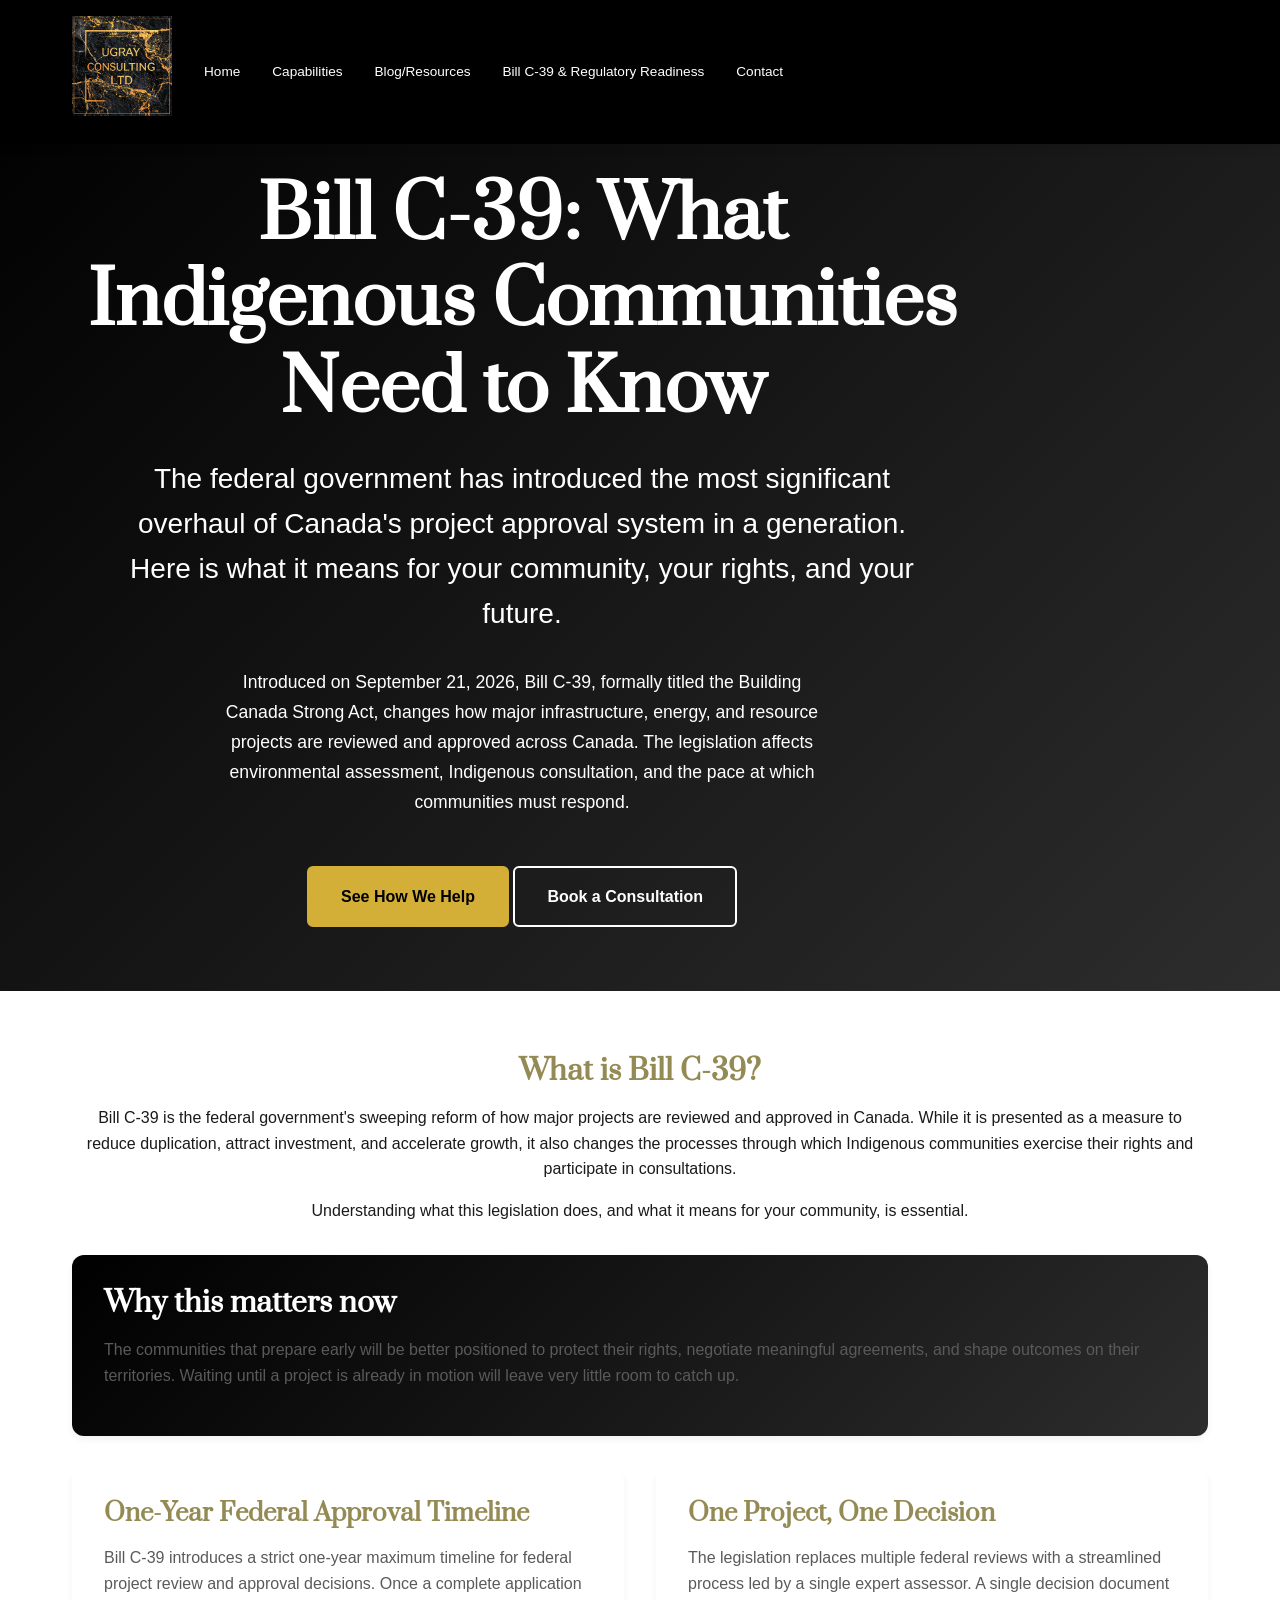
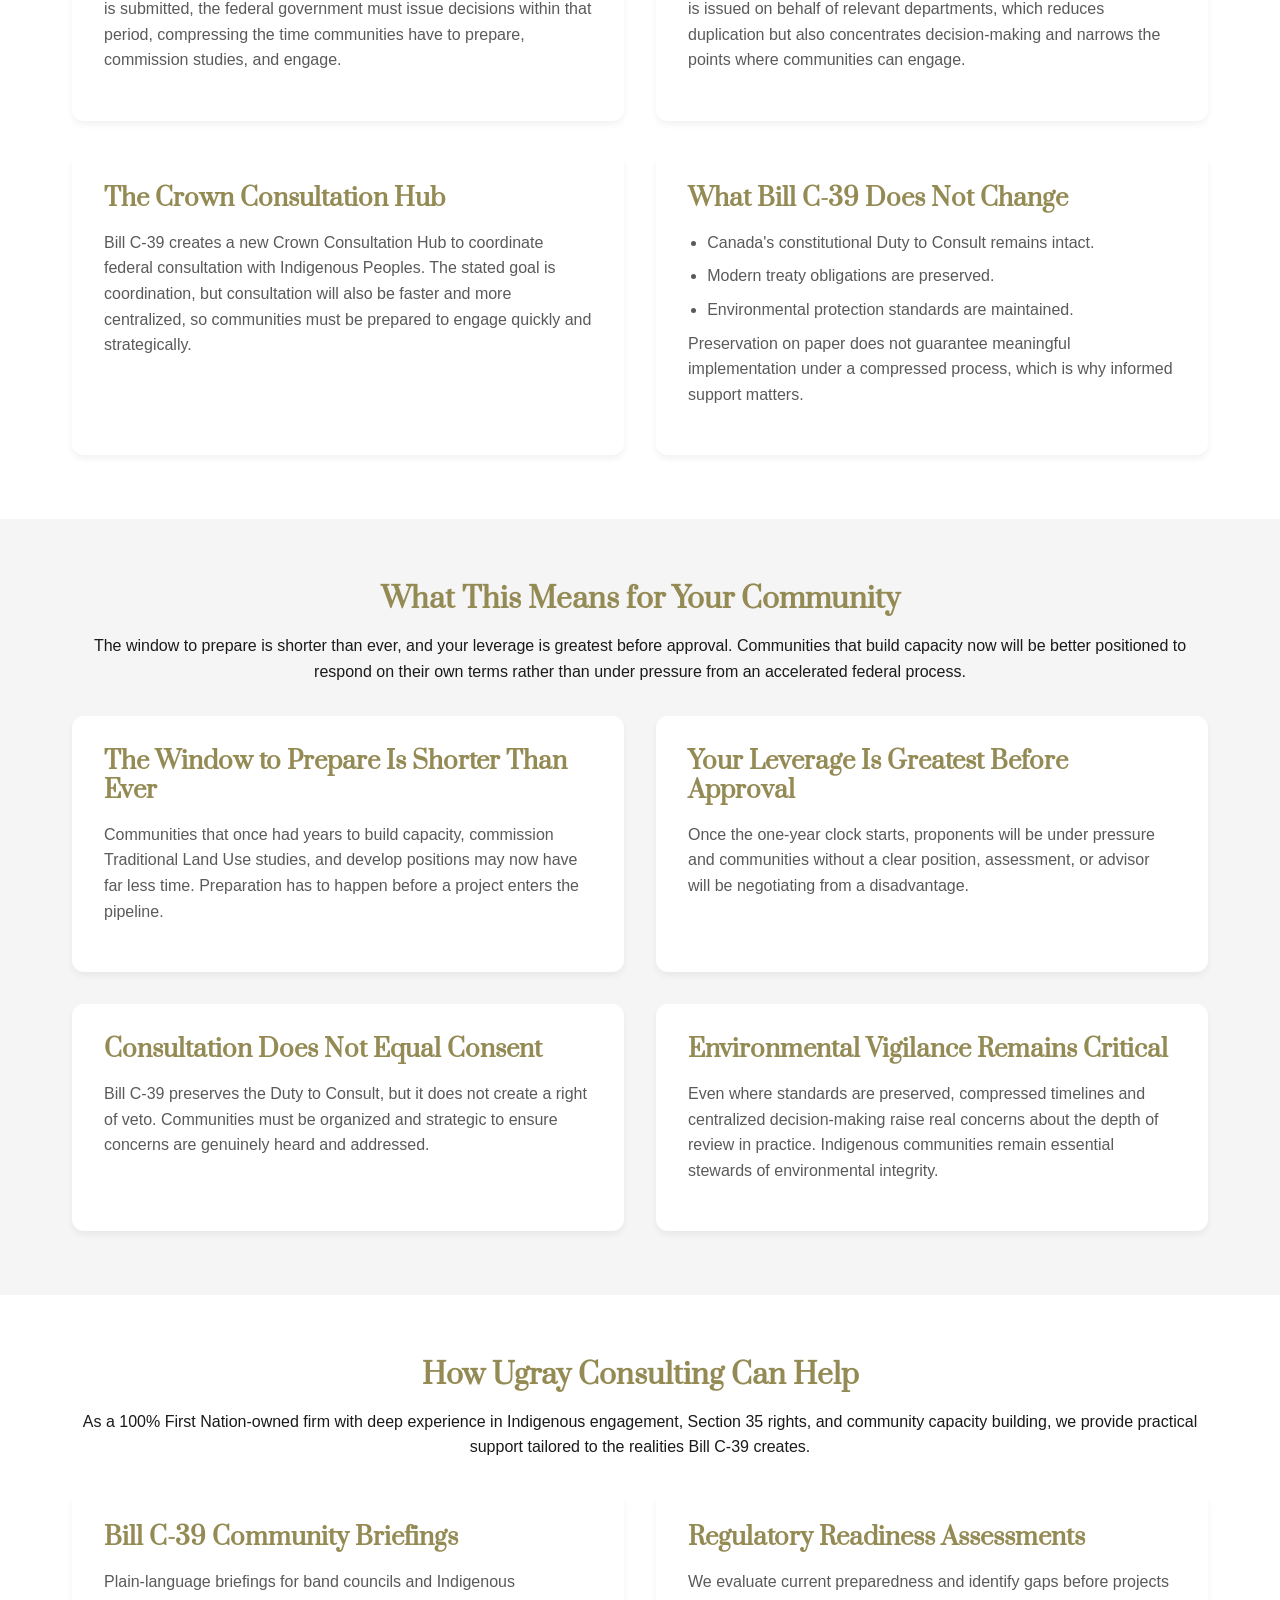
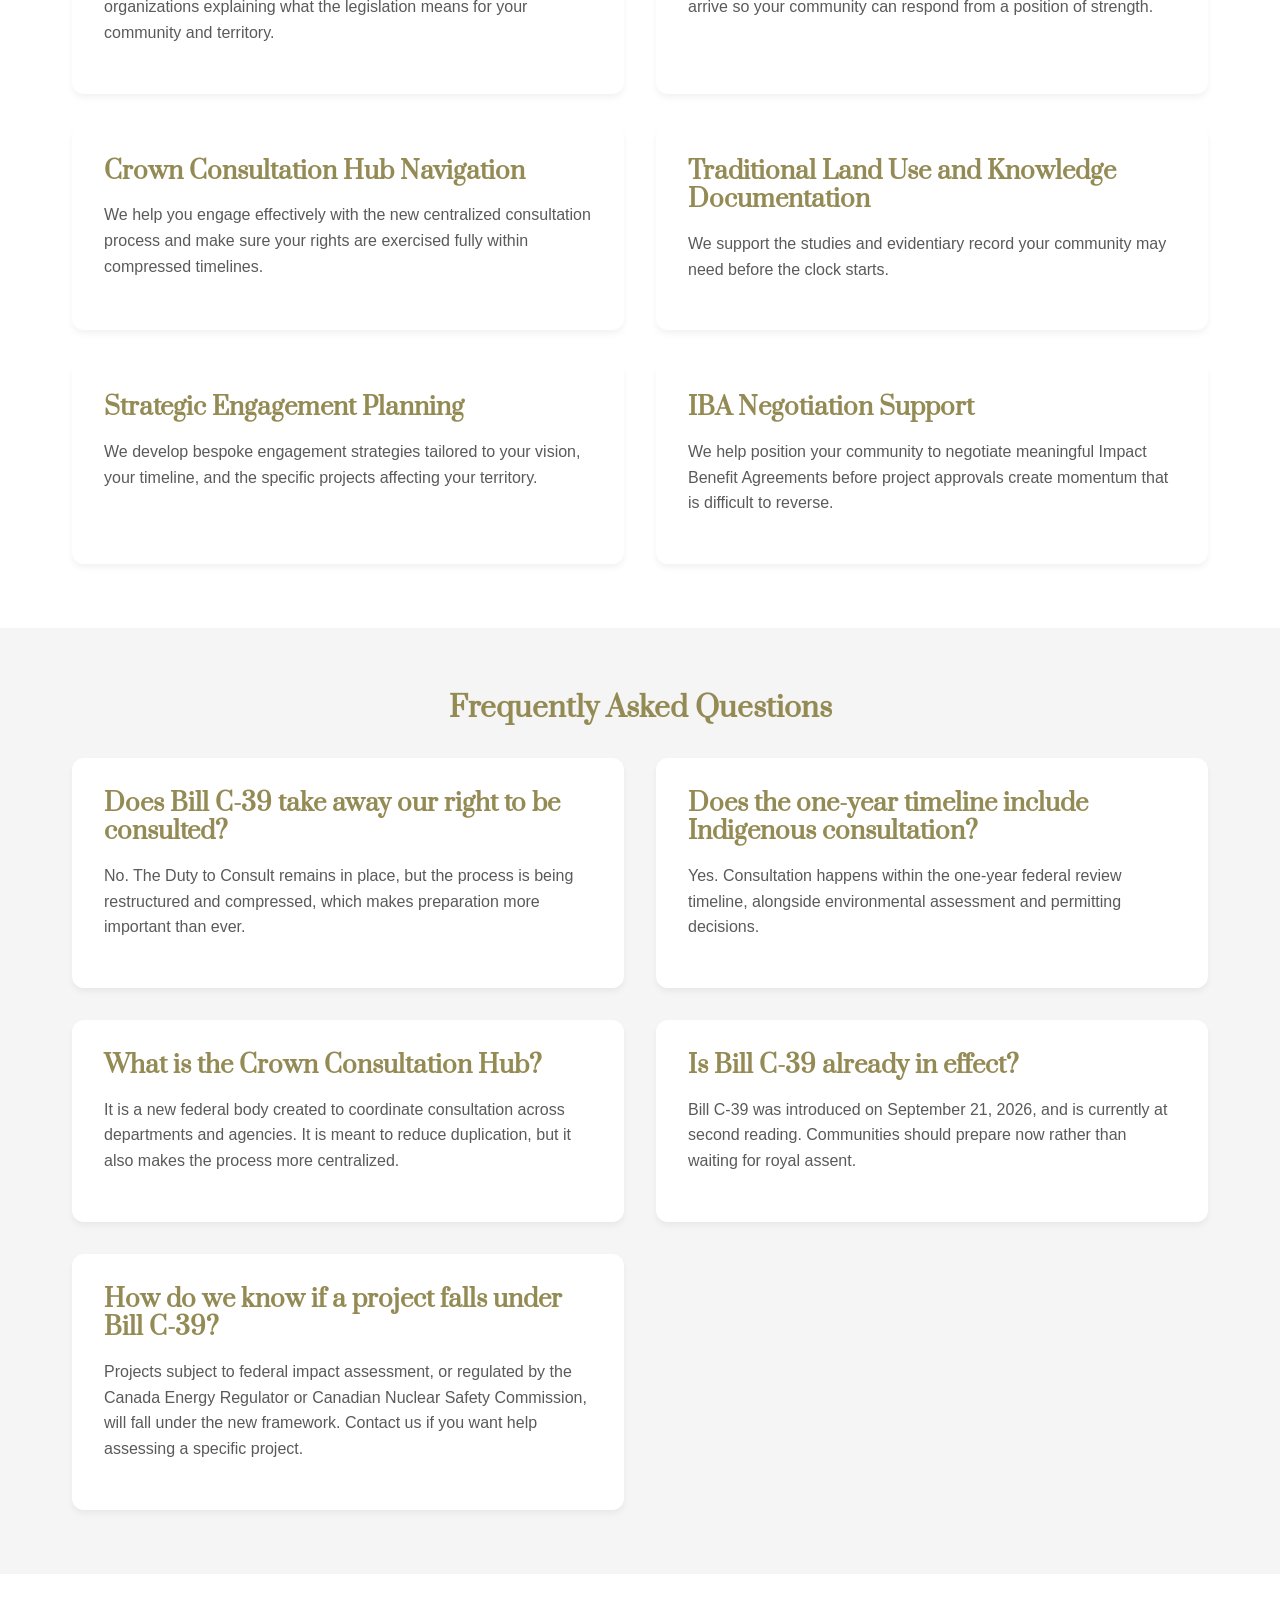
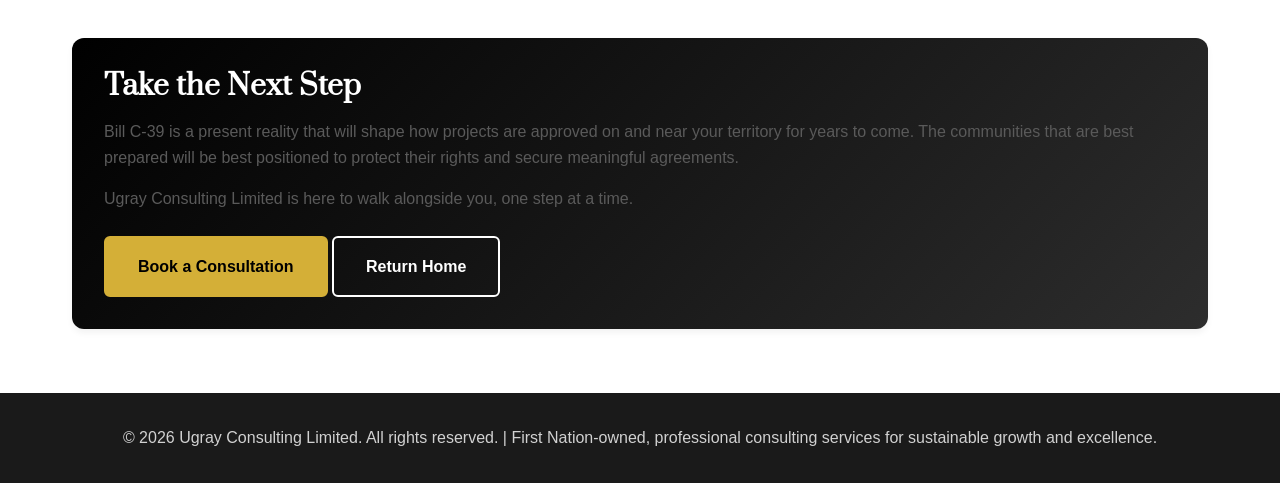
==== bill-c39.html @ a266afdd "Add Bill C-39 page and homepage navigation links" ====
<!DOCTYPE html>
<html lang="en">
<head>
    <meta charset="UTF-8">
    <meta name="viewport" content="width=device-width, initial-scale=1.0">
    <meta name="description" content="Bill C-39 and regulatory readiness guidance from Ugray Consulting Limited for Indigenous communities navigating the Building Canada Strong Act.">
    <meta name="keywords" content="Bill C-39, Building Canada Strong Act, Indigenous consultation, regulatory readiness, Crown Consultation Hub, Section 35, duty to consult">
    <meta name="author" content="Ugray Consulting Limited">

    <meta property="og:title" content="Bill C-39: What Indigenous Communities Need to Know">
    <meta property="og:description" content="A practical guide to Bill C-39, the Building Canada Strong Act, and what it means for Indigenous communities, rights, and project readiness.">
    <meta property="og:type" content="website">
    <meta property="og:url" content="https://ugrayconsulting.com/bill-c39.html">

    <meta name="twitter:card" content="summary_large_image">
    <meta name="twitter:title" content="Bill C-39: What Indigenous Communities Need to Know">
    <meta name="twitter:description" content="What Bill C-39 means for Indigenous communities and how to prepare for the new federal approval process.">

    <title>Bill C-39: What Indigenous Communities Need to Know | Ugray Consulting Limited</title>

    <link rel="preconnect" href="https://fonts.googleapis.com">
    <link rel="preconnect" href="https://fonts.gstatic.com" crossorigin>
    <link href="https://fonts.googleapis.com/css2?family=Prata&display=swap" rel="stylesheet">
    <link rel="stylesheet" href="https://cdnjs.cloudflare.com/ajax/libs/font-awesome/6.4.0/css/all.min.css">
    <link rel="stylesheet" href="css/styles.css">
    <link rel="icon" type="image/x-icon" href="/favicon.ico">
</head>
<body>
    <header class="header">
        <div class="container">
            <nav class="nav">
                <div id="ignoreflex">
                    <div class="logo">
                        <a href="index.html"><img src="images/Ugray-Consulting-logo-compressed.jpg" width="100px" alt="Ugray Consulting Limited logo"/></a>
                    </div>

                    <ul class="nav-menu">
                        <li><a href="index.html">Home</a></li>
                        <li><a href="index.html#capabilities">Capabilities</a></li>
                        <li><a href="index.html#case-studies">Blog/Resources</a></li>
                        <li><a href="bill-c39.html" aria-current="page">Bill C-39 &amp; Regulatory Readiness</a></li>
                        <li><a href="index.html#contact">Contact</a></li>
                    </ul>
                </div>

                <button class="mobile-menu-toggle" aria-label="Toggle mobile menu">
                    ☰
                </button>
            </nav>

            <div class="mobile-menu">
                <ul>
                    <li><a href="index.html">Home</a></li>
                    <li><a href="index.html#capabilities">Capabilities</a></li>
                    <li><a href="index.html#case-studies">Blog/Resources</a></li>
                    <li><a href="bill-c39.html" aria-current="page">Bill C-39 &amp; Regulatory Readiness</a></li>
                    <li><a href="index.html#contact">Contact</a></li>
                </ul>
            </div>
        </div>
    </header>

    <section class="hero page-hero">
        <div class="container">
            <div class="hero-content">
                <h1>Bill C-39: What Indigenous Communities Need to Know</h1>
                <p class="subtitle">The federal government has introduced the most significant overhaul of Canada's project approval system in a generation. Here is what it means for your community, your rights, and your future.</p>
                <p class="description">Introduced on September 21, 2026, Bill C-39, formally titled the Building Canada Strong Act, changes how major infrastructure, energy, and resource projects are reviewed and approved across Canada. The legislation affects environmental assessment, Indigenous consultation, and the pace at which communities must respond.</p>
                <div class="hero-buttons">
                    <a href="#how-we-help" class="btn btn-primary">See How We Help</a>
                    <a href="index.html#contact" class="btn btn-outline-white">Book a Consultation</a>
                </div>
            </div>
        </div>
    </section>

    <section class="section bill-c39-section">
        <div class="container">
            <div class="text-center mb-lg">
                <h2 class="section-heading-prata">What is Bill C-39?</h2>
                <p>Bill C-39 is the federal government's sweeping reform of how major projects are reviewed and approved in Canada. While it is presented as a measure to reduce duplication, attract investment, and accelerate growth, it also changes the processes through which Indigenous communities exercise their rights and participate in consultations.</p>
                <p>Understanding what this legislation does, and what it means for your community, is essential.</p>
            </div>

            <div class="card bill-c39-cta" style="margin-bottom: 2rem;">
                <h2 class="section-heading-prata">Why this matters now</h2>
                <p>The communities that prepare early will be better positioned to protect their rights, negotiate meaningful agreements, and shape outcomes on their territories. Waiting until a project is already in motion will leave very little room to catch up.</p>
            </div>

            <div class="grid grid-2">
                <div class="card">
                    <h3>One-Year Federal Approval Timeline</h3>
                    <p>Bill C-39 introduces a strict one-year maximum timeline for federal project review and approval decisions. Once a complete application is submitted, the federal government must issue decisions within that period, compressing the time communities have to prepare, commission studies, and engage.</p>
                </div>
                <div class="card">
                    <h3>One Project, One Decision</h3>
                    <p>The legislation replaces multiple federal reviews with a streamlined process led by a single expert assessor. A single decision document is issued on behalf of relevant departments, which reduces duplication but also concentrates decision-making and narrows the points where communities can engage.</p>
                </div>
                <div class="card">
                    <h3>The Crown Consultation Hub</h3>
                    <p>Bill C-39 creates a new Crown Consultation Hub to coordinate federal consultation with Indigenous Peoples. The stated goal is coordination, but consultation will also be faster and more centralized, so communities must be prepared to engage quickly and strategically.</p>
                </div>
                <div class="card">
                    <h3>What Bill C-39 Does Not Change</h3>
                    <ul>
                        <li>Canada's constitutional Duty to Consult remains intact.</li>
                        <li>Modern treaty obligations are preserved.</li>
                        <li>Environmental protection standards are maintained.</li>
                    </ul>
                    <p>Preservation on paper does not guarantee meaningful implementation under a compressed process, which is why informed support matters.</p>
                </div>
            </div>
        </div>
    </section>

    <section class="section section-light bill-c39-section">
        <div class="container">
            <div class="text-center mb-lg">
                <h2 class="section-heading-prata">What This Means for Your Community</h2>
                <p>The window to prepare is shorter than ever, and your leverage is greatest before approval. Communities that build capacity now will be better positioned to respond on their own terms rather than under pressure from an accelerated federal process.</p>
            </div>

            <div class="grid grid-2">
                <div class="card">
                    <h3>The Window to Prepare Is Shorter Than Ever</h3>
                    <p>Communities that once had years to build capacity, commission Traditional Land Use studies, and develop positions may now have far less time. Preparation has to happen before a project enters the pipeline.</p>
                </div>
                <div class="card">
                    <h3>Your Leverage Is Greatest Before Approval</h3>
                    <p>Once the one-year clock starts, proponents will be under pressure and communities without a clear position, assessment, or advisor will be negotiating from a disadvantage.</p>
                </div>
                <div class="card">
                    <h3>Consultation Does Not Equal Consent</h3>
                    <p>Bill C-39 preserves the Duty to Consult, but it does not create a right of veto. Communities must be organized and strategic to ensure concerns are genuinely heard and addressed.</p>
                </div>
                <div class="card">
                    <h3>Environmental Vigilance Remains Critical</h3>
                    <p>Even where standards are preserved, compressed timelines and centralized decision-making raise real concerns about the depth of review in practice. Indigenous communities remain essential stewards of environmental integrity.</p>
                </div>
            </div>
        </div>
    </section>

    <section class="section bill-c39-section" id="how-we-help">
        <div class="container">
            <div class="text-center mb-lg">
                <h2 class="section-heading-prata">How Ugray Consulting Can Help</h2>
                <p>As a 100% First Nation-owned firm with deep experience in Indigenous engagement, Section 35 rights, and community capacity building, we provide practical support tailored to the realities Bill C-39 creates.</p>
            </div>

            <div class="grid grid-2">
                <div class="card">
                    <h3>Bill C-39 Community Briefings</h3>
                    <p>Plain-language briefings for band councils and Indigenous organizations explaining what the legislation means for your community and territory.</p>
                </div>
                <div class="card">
                    <h3>Regulatory Readiness Assessments</h3>
                    <p>We evaluate current preparedness and identify gaps before projects arrive so your community can respond from a position of strength.</p>
                </div>
                <div class="card">
                    <h3>Crown Consultation Hub Navigation</h3>
                    <p>We help you engage effectively with the new centralized consultation process and make sure your rights are exercised fully within compressed timelines.</p>
                </div>
                <div class="card">
                    <h3>Traditional Land Use and Knowledge Documentation</h3>
                    <p>We support the studies and evidentiary record your community may need before the clock starts.</p>
                </div>
                <div class="card">
                    <h3>Strategic Engagement Planning</h3>
                    <p>We develop bespoke engagement strategies tailored to your vision, your timeline, and the specific projects affecting your territory.</p>
                </div>
                <div class="card">
                    <h3>IBA Negotiation Support</h3>
                    <p>We help position your community to negotiate meaningful Impact Benefit Agreements before project approvals create momentum that is difficult to reverse.</p>
                </div>
            </div>
        </div>
    </section>

    <section class="section section-light bill-c39-section">
        <div class="container">
            <div class="text-center mb-lg">
                <h2 class="section-heading-prata">Frequently Asked Questions</h2>
            </div>

            <div class="grid grid-2">
                <div class="card">
                    <h3>Does Bill C-39 take away our right to be consulted?</h3>
                    <p>No. The Duty to Consult remains in place, but the process is being restructured and compressed, which makes preparation more important than ever.</p>
                </div>
                <div class="card">
                    <h3>Does the one-year timeline include Indigenous consultation?</h3>
                    <p>Yes. Consultation happens within the one-year federal review timeline, alongside environmental assessment and permitting decisions.</p>
                </div>
                <div class="card">
                    <h3>What is the Crown Consultation Hub?</h3>
                    <p>It is a new federal body created to coordinate consultation across departments and agencies. It is meant to reduce duplication, but it also makes the process more centralized.</p>
                </div>
                <div class="card">
                    <h3>Is Bill C-39 already in effect?</h3>
                    <p>Bill C-39 was introduced on September 21, 2026, and is currently at second reading. Communities should prepare now rather than waiting for royal assent.</p>
                </div>
                <div class="card">
                    <h3>How do we know if a project falls under Bill C-39?</h3>
                    <p>Projects subject to federal impact assessment, or regulated by the Canada Energy Regulator or Canadian Nuclear Safety Commission, will fall under the new framework. Contact us if you want help assessing a specific project.</p>
                </div>
            </div>
        </div>
    </section>

    <section class="section bill-c39-section">
        <div class="container">
            <div class="card bill-c39-cta">
                <h2 class="section-heading-prata">Take the Next Step</h2>
                <p>Bill C-39 is a present reality that will shape how projects are approved on and near your territory for years to come. The communities that are best prepared will be best positioned to protect their rights and secure meaningful agreements.</p>
                <p>Ugray Consulting Limited is here to walk alongside you, one step at a time.</p>
                <div class="hero-buttons">
                    <a href="index.html#contact" class="btn btn-primary">Book a Consultation</a>
                    <a href="index.html" class="btn btn-outline-white">Return Home</a>
                </div>
            </div>
        </div>
    </section>

    <footer class="footer">
        <div class="container">
            <p>&copy; 2026 Ugray Consulting Limited. All rights reserved. | First Nation-owned, professional consulting services for sustainable growth and excellence.</p>
        </div>
    </footer>

    <script src="js/main.js"></script>
</body>
</html>
---- css/styles.css ----
/* Crop top 20% of carousel images */
.carousel .slide img {
    object-fit: cover !important;
    object-position: center top !important;
    height: 400px !important;
    width: 100% !important;
    max-width: 400px !important;
    aspect-ratio: auto 1/1;
}
.about-results-row {
    display: grid;
    grid-template-columns: 1fr 1fr;
    gap: 2em;
    width: 100%;
    align-items: start;
    margin-top: 2.5em;
}
.about-results-image {
    display: flex;
    align-items: flex-start;
    justify-content: center;
}
.about-results-text {
    display: flex;
    flex-direction: column;
    justify-content: flex-start;
    align-items: flex-start;
    text-align: left;
    padding-left: 2em;
}
@media (max-width: 900px) {
    .about-results-text {
        align-items: center;
        text-align: center;
        padding-left: 0;
    }
}
@media (max-width: 900px) {
    .about-results-row {
        grid-template-columns: 1fr;
    }
    .about-results-image {
        margin-bottom: 2em;
    }
    .about-results-text {
        align-items: center;
        text-align: center;
    }
}
.about-two-col {
    display: grid;
    grid-template-columns: 1fr 1fr;
    gap: 2em;
    width: 100%;
}

.about-col {
    width: 100%;
    min-width: 0;
}

@media (max-width: 900px) {
    .about-two-col {
        grid-template-columns: 1fr;
    }
    .about-main-image {
        margin-top: 2em;
    }
}
/* Dedicated flex row for About section (prevents grid/flex conflicts) */
.about-row-flex {
    display: flex;
    flex-wrap: wrap;
    gap: 2em;
    align-items: center;
    width: 100%;
}
/* Custom class for section heading using Prata font and matching color */
.section-heading-prata {
    font-family: 'Prata', -apple-system, BlinkMacSystemFont, 'Segoe UI', Roboto, sans-serif;
    color: #948A54;
}
/* Ugray Consulting Limited - Professional Website Styles */
/* Mobile-First Responsive Design */

/* CSS Reset and Base Styles */
* {
    margin: 0;
    padding: 0;
    box-sizing: border-box;
}

:root {
    /* Color Scheme: Black primary, shades of grey, gold accents */
    --primary-black: #000000;
    --charcoal-grey: #2d2d2d;
    --medium-grey: #5a5a5a;
    --light-grey: #f5f5f5;
    --soft-grey: #e8e8e8;
    --dark-grey: #1a1a1a;
    --white: #ffffff;
    --gold-accent: #d4af37;
    --gold-light: #f4e4a6;
    --gold-dark: #b8941f;
    --ugraygold: #e4cb40;
    
    
    /* Typography */
    --font-primary: 'Poppins', -apple-system, BlinkMacSystemFont, 'Segoe UI', Roboto, sans-serif;
    --font-heading: 'Poppins', -apple-system, BlinkMacSystemFont, 'Segoe UI', Roboto, sans-serif;
    
    /* Spacing */
    --spacing-xs: 0.5rem;
    --spacing-sm: 1rem;
    --spacing-md: 1.5rem;
    --spacing-lg: 2rem;
    --spacing-xl: 3rem;
    --spacing-2xl: 4rem;
    
    /* Breakpoints */
    --mobile: 320px;
    --tablet: 768px;
    --desktop: 1024px;
    --large: 1200px;
}

/* Base Typography */
/* Crop top 15% of carousel images */

body {
    font-family: var(--font-primary);
    font-size: 16px;
    line-height: 1.6;
    color: var(--dark-grey);
    background-color: var(--white);
}

h1, h2, h3, h4, h5, h6 {
    font-family: var(--font-heading);
    font-weight: 600;
    line-height: 1.2;
    margin-bottom: var(--spacing-sm);
}

h1 {
    font-size: 2rem;
    font-weight: 700;
}

h2 {
    font-size: 1.75rem;
}

h3 {
    font-size: 1.5rem;
}

p {
    margin-bottom: var(--spacing-sm);
}

a {
    color: var(--gold-accent);
    text-decoration: none;
    transition: color 0.3s ease;
}

a:hover {
    color: var(--gold-light);
}

/* Container and Layout */
.container {
    width: 100%;
    max-width: 1200px;
    margin: 0 auto;
    padding: 0 var(--spacing-sm);
}

.section {
    padding: var(--spacing-xl) 0;
}

.section-dark {
    background-color: var(--primary-black);
    color: var(--white);
}

.section-light {
    background-color: var(--light-grey);
}

/* Header and Navigation */
.header {
    background-color: var(--primary-black);
    color: var(--white);
    padding: var(--spacing-sm) 0;
    position: fixed;
    top: 0;
    left: 0;
    right: 0;
    z-index: 1000;
    box-shadow: 0 2px 10px rgba(0, 0, 0, 0.1);
}

.nav {
    display: flex;
    justify-content: space-between;
    align-items: center;
}

.logo {
    display: inline;
    font-size: 1.5rem;
    font-weight: 700;
    color: var(--white);
}

#ignoreflex {
    display: flex;
    align-items: center;
}
.nav-menu {
    display: none;
    list-style: none;
    padding-left: 2rem;
    gap: var(--spacing-lg);
    align-items: center;
    font-size: 0.85rem;
}

.nav-menu a {
    color: var(--white);
    font-weight: 500;
    transition: color 0.3s ease;
    white-space: nowrap;
}

.nav-menu a:hover {
    color: var(--gold-accent);
}

.mobile-menu-toggle {
    display: block;
    background: none;
    border: none;
    color: var(--white);
    font-size: 1.5rem;
    cursor: pointer;
}

.mobile-menu {
    display: none;
    position: absolute;
    top: 100%;
    left: 0;
    right: 0;
    background-color: var(--primary-black);
    padding: var(--spacing-sm);
    box-shadow: 0 2px 10px rgba(0, 0, 0, 0.2);
}

.mobile-menu.active {
    display: block;
}

.mobile-menu ul {
    list-style: none;
}

.mobile-menu li {
    margin-bottom: var(--spacing-sm);
}

.mobile-menu a {
    color: var(--white);
    display: block;
    padding: var(--spacing-xs);
}

/* Hero Section */
.hero {
    background: linear-gradient(135deg, var(--primary-black) 0%, var(--charcoal-grey) 100%);
    color: var(--white);
    margin-top: 50px;;
    padding: calc(var(--spacing-2xl) + 60px) 0 var(--spacing-2xl) 0;
    text-align: center;
    min-height: 100vh;
    display: flex;
    align-items: center;
}

.page-hero {
    min-height: auto;
    padding: calc(var(--spacing-2xl) + 60px) 0 var(--spacing-2xl) 0;
}

.page-hero .hero-content {
    max-width: 900px;
}

.page-hero .subtitle {
    max-width: 820px;
    margin-left: auto;
    margin-right: auto;
}

.page-hero .description {
    max-width: 760px;
}

.bill-c39-section .card ul {
    padding-left: 1.2rem;
    color: var(--medium-grey);
}

.bill-c39-section .card li {
    margin-bottom: 0.5rem;
}

.bill-c39-cta {
    background: linear-gradient(135deg, var(--primary-black) 0%, var(--charcoal-grey) 100%);
    color: var(--white);
    border-radius: 18px;
    padding: 2rem;
}

.bill-c39-cta h2,
.bill-c39-cta p {
    color: var(--white);
}

.bill-c39-cta .hero-buttons {
    margin-top: 1.5rem;
}

.hero-content h1 {
    font-family: 'Prata', -apple-system, BlinkMacSystemFont, 'Segoe UI', Roboto, sans-serif;
    font-size: 2.5rem;
    margin-bottom: var(--spacing-md);
    font-weight: 700;
    color: var(--white);
}

.hero-content .subtitle {
    font-size: 1rem;
    margin-bottom: var(--spacing-lg);
    color: var(--white);
    font-weight: 300;
}

.hero-content .description {
    color: var(--white);
    margin-top: 2rem;
    font-size: 1.1rem;
    margin-bottom: var(--spacing-xl);
    max-width: 600px;
    margin-left: auto;
    margin-right: auto;
    line-height: 1.7;
}

.hero-image {
    margin-top: var(--spacing-lg);
    width: 100%;
    height: 600px;
    border-radius: 12px;
    box-shadow: 0 4px 15px rgba(0, 0, 0, 0.3);
    object-fit: cover;
    object-position: center;
}

/* Buttons */
.btn {
    display: inline-block;
    padding: var(--spacing-sm) var(--spacing-lg);
    border-radius: 6px;
    font-weight: 600;
    text-align: center;
    transition: all 0.3s ease;
    border: 2px solid transparent;
    cursor: pointer;
    text-decoration: none;
}

.btn-primary {
    background-color: var(--gold-accent);
    color: var(--primary-black);
    border-color: var(--gold-accent);
    font-weight: 600;
}

.btn-primary:hover {
    background-color: var(--gold-dark);
    border-color: var(--gold-dark);
    color: var(--white);
}

.btn-outline {
    background-color: transparent;
    color: var(--gold-accent);
    border-color: var(--gold-accent);
}

.btn-outline:hover {
    background-color: var(--gold-accent);
    color: var(--primary-black);
}

.btn-outline-white {
    background-color: transparent;
    color: var(--white);
    border-color: var(--white);
}

.btn-outline-white:hover {
    background-color: var(--white);
    color: var(--primary-black);
}

/* Grid System */
.grid {
    display: grid;
    gap: var(--spacing-lg);
}

.grid-2 {
    grid-template-columns: 1fr;
}

.grid-3 {
    grid-template-columns: 1fr;
}

/* Cards */
.card {
    background-color: var(--white);
    border-radius: 12px;
    padding: var(--spacing-lg);
    box-shadow: 0 4px 6px rgba(0, 0, 0, 0.05);
    transition: transform 0.3s ease, box-shadow 0.3s ease;
}


.card:hover {
    transform: translateY(-4px);
    box-shadow: 0 8px 25px rgba(0, 0, 0, 0.1);
}

.card-icon {
    width: 60px;
    height: 60px;
    background-color: var(--gold-accent);
    border-radius: 12px;
    display: flex;
    align-items: center;
    justify-content: center;
    margin-bottom: var(--spacing-md);
    font-size: 1.5rem;
    color: var(--primary-black);
}

.card-image-icon {
    background-color: transparent;
    padding: 0;
    width: 180px;
    height: 180px;
}

.card-icon-image {
    width: 100%;
    height: 100%;
    border-radius: 12px;
    object-fit: cover;
}

.card h3 {
    color: #948A54;
    font-family: 'Prata', -apple-system, BlinkMacSystemFont, 'Segoe UI', Roboto, sans-serif;
    margin-bottom: var(--spacing-sm);
}

.card p {
    color: var(--medium-grey);
    line-height: 1.6;
}

.spancard h3 {
    text-align: center;
}

.spancard div {
    display: grid;
    gap: var(--spacing-lg);
    grid-template-columns: repeat(2, minmax(0, 1fr));
}
/* Services Section */
.services, .capabilities {
    background-color: var(--white);
}

.services-grid, .capabilities-grid {
    display: grid;
    gap: var(--spacing-lg);
    grid-template-columns: 1fr;
    align-items: stretch;
}
.indigenous-services-grid {
    grid-template-columns: 1fr;
}
.capabilities-grid .card {
    height: 100%;
    display: flex;
    flex-direction: column;
}

.capabilities-grid .card p:last-child {
    margin-bottom: 0;
}

.capabilities-grid .spancard div {
    align-content: start;
}

.capabilities-grid .spancard {
    grid-column: auto;
}

/* About Section */
.about {
    background-color: var(--light-grey);
}

/* .about-content {
    display: grid;
    gap: var(--spacing-xl);
    grid-template-columns: 1fr;
    align-items: center;
} */

.about-text h2 {
    color: #948A54;
    font-family: 'Prata', -apple-system, BlinkMacSystemFont, 'Segoe UI', Roboto, sans-serif;
    margin-bottom: var(--spacing-md);
}

.about-text p {
    color: var(--medium-grey);
    margin-bottom: var(--spacing-sm);
    line-height: 1.7;
}

.about-section-with-image {
    display: flex;
    flex-direction: row;
    gap: var(--spacing-lg);
    align-items: flex-start;
    margin-bottom: var(--spacing-xl);
    flex-wrap: wrap;
}

@media (max-width: 900px) {
    .about-section-with-image {
        flex-direction: column;
        align-items: center;
    }
}
}

.about-section-custom-bg {
    background: var(--light-grey);
    color: var(--dark-grey);
    border-radius: 18px;
    padding: 2.5em 2em 2em 2em;
    box-shadow: 0 4px 24px rgba(0,0,0,0.12);
}

.about-main-row {
    display: flex;
    flex-direction: row;
    align-items: flex-start;
    justify-content: space-between;
    gap: 2em;
    width: 100%;
}

@media (max-width: 900px) {
    .about-main-row {
        flex-direction: column;
        align-items: center;
        text-align: center;
    }
}
}

.about-main-text {
    text-align: left;
    justify-self: start;
    align-self: start;
    width: 100%;
    max-width: 95%;
    min-width: 0;
    padding-right: 0;
}

.about-two-col {
    display: grid;
    grid-template-columns: 1fr 1fr;
    gap: 2em;
    width: 100%;
    align-items: start;
}

.about-main-image {
    justify-self: end;
    align-self: start;
    width: 100%;
    min-width: 0;
}

@media (max-width: 900px) {
    .about-two-col {
        grid-template-columns: 1fr;
    }
    .about-main-image {
        margin-top: 2em;
        justify-self: center;
    }
    .about-main-text {
        max-width: 100%;
    }
}

.about-main-image {
    flex: 1 1 320px;
    min-width: 220px;
    max-width: 400px;
    display: flex;
    flex-direction: column;
    align-items: center;
    justify-content: flex-start;
    gap: 1.5em;
}

.about-results-row {
    display: flex;
    flex-direction: row;
    justify-content: flex-end;
    margin-top: 1.5em;
}

.about-results-text {
    text-align: right;
    max-width: 600px;
    margin-right: 0;
    margin-left: auto;
}

@media (max-width: 900px) {
    .about-main-row, .about-results-row {
        flex-direction: column;
        align-items: center;
        text-align: center;
    }
    .about-results-text {
        text-align: center;
        margin-left: 0;
    }
    .about-main-image {
        justify-content: center;
    }
}

.about-section-grid {
    display: grid;
    grid-template-columns: 1fr 1fr;
    gap: var(--spacing-lg);
    align-items: start;
    margin-bottom: var(--spacing-xl);
}

.about-center {
    text-align: center;
    margin-bottom: var(--spacing-xl);;
}

.section-image {
    width: 100%;
    max-width: 300px;
    margin-left: auto;
    border-radius: 12px;
    box-shadow: 0 4px 15px rgba(0, 0, 0, 0.1);
    object-fit: cover;
}

.competitive-advantage-section {
    margin-bottom: var(--spacing-lg);
}

.advantage-content {
    display: grid;
    grid-template-columns: 1fr 1fr;
    gap: var(--spacing-lg);
    align-items: flex-start;
}

.advantage-eagle-image {
    width: 100%;
    max-width: 500px;
    border-radius: 12px;
    box-shadow: 0 4px 15px rgba(0, 0, 0, 0.1);
    object-fit: cover;
}

.advantage-content {
    display: grid;
    grid-template-columns: 1fr;
    gap: var(--spacing-lg);
    align-items: center;
}

.advantage-wrapper {
    display: grid;
    grid-template-columns: 1fr 1fr;
    gap: var(--spacing-lg);
    align-items: flex-start;
}

.advantage-image {
    width: 100%;
    max-width: 800px;
    border-radius: 12px;
    box-shadow: 0 4px 15px rgba(0, 0, 0, 0.1);
    object-fit: cover;
}

.stats {
    display: grid;
    grid-template-columns: repeat(auto-fit, minmax(150px, 1fr));
    gap: var(--spacing-lg);
    margin-top: var(--spacing-xl);
}

.stat {
    text-align: center;
}

.stat-number {
    font-size: 2.5rem;
    font-weight: 700;
    color: var(--gold-accent);
    display: block;
}

.stat-label {
    color: var(--medium-grey);
    font-size: 0.9rem;
    text-transform: uppercase;
    letter-spacing: 0.5px;
}

/* Contact Section */
.contact {
    background-color: var(--primary-black);
    color: var(--white);
}

.contact h2 {
    color: var(--white);
    text-align: center;
    margin-bottom: var(--spacing-xl);
}

.contact-content {
    display: grid;
    gap: var(--spacing-xl);
    grid-template-columns: 1fr;
}

.contact-info {
    background-color: rgba(255, 255, 255, 0.05);
    padding: var(--spacing-lg);
    border-radius: 12px;
}

.contact-item {
    display: flex;
    align-items: center;
    margin-bottom: var(--spacing-md);
}

.contact-item:last-child {
    margin-bottom: 0;
}

.contact-icon {
    width: 40px;
    height: 40px;
    background-color: var(--gold-accent);
    border-radius: 8px;
    display: flex;
    align-items: center;
    justify-content: center;
    margin-right: var(--spacing-sm);
    font-size: 1.2rem;
    color: var(--primary-black);
}

.contact-form {
    background-color: rgba(255, 255, 255, 0.05);
    padding: var(--spacing-lg);
    border-radius: 12px;
}

.form-group {
    margin-bottom: var(--spacing-md);
}

.form-group label {
    display: block;
    margin-bottom: var(--spacing-xs);
    font-weight: 500;
}

.form-group input,
.form-group textarea {
    width: 100%;
    padding: var(--spacing-sm);
    border: 1px solid rgba(255, 255, 255, 0.2);
    border-radius: 6px;
    background-color: rgba(255, 255, 255, 0.1);
    color: var(--white);
    font-family: var(--font-primary);
}

.form-group input::placeholder,
.form-group textarea::placeholder {
    color: rgba(255, 255, 255, 0.6);
}

.form-group input:focus,
.form-group textarea:focus {
    outline: none;
    border-color: var(--gold-accent);
    background-color: rgba(255, 255, 255, 0.15);
}

/* Footer */
.footer {
    background-color: var(--dark-grey);
    color: var(--white);
    padding: var(--spacing-lg) 0;
    text-align: center;
}

.footer p {
    color: rgba(255, 255, 255, 0.8);
    margin-bottom: 0;
}

/* Utility Classes */
.text-center {
    text-align: center;
}

.text-white {
    color: var(--white);
}

.mb-lg {
    margin-bottom: var(--spacing-lg);
}

.mt-lg {
    margin-top: var(--spacing-lg);
}

/* Responsive Design - Tablet */
@media (max-width: 767px) {
    .about-section-with-image {
        display: block;
    }
    .carousel {
        max-width: 100%;
        width: 90vw;
        height: 360px;
        margin: 1.5em auto 0 auto;
    }
    .slide {
        width: 90vw;
        max-width: 100%;
        height: 390px;
    }
}
    

@media (min-width: 768px) {
    .container {
        padding: 0 var(--spacing-lg);
    }
    
    
    .nav-menu {
        display: flex;
    }
    
    .mobile-menu-toggle {
        display: none;
    }
    
    .hero-content h1 {
        font-size: 3.5rem;
    }
    
    .hero-content .subtitle {
        font-size: 1.5rem;
    }
    
    .grid-2 {
        grid-template-columns: repeat(2, 1fr);
    }
    
    .grid-3 {
        grid-template-columns: repeat(2, 1fr);
    }
    
    .services-grid, .capabilities-grid {
        grid-template-columns: repeat(2, 1fr);
    }
    .indigenous-services-grid {
        grid-template-columns: repeat(2, 1fr);
    }
    
    .about-content {
        grid-template-columns: 1fr 1fr;
    }
    
    .contact-content {
        grid-template-columns: 1fr 1fr;
    }
    .spancard {
    grid-column: auto;
}
}

/* Responsive Design - Desktop */
@media (min-width: 1024px) {
    .section {
        padding: var(--spacing-2xl) 0;
    }
    
    .hero-content h1 {
        font-size: 4rem;
    }
    
    .grid-3 {
        grid-template-columns: repeat(3, 1fr);
    }
    
    .services-grid, .capabilities-grid {
        grid-template-columns: repeat(3, 1fr);
    }
    .indigenous-services-grid {
        grid-template-columns: repeat(2, 1fr);
    }
    .capabilities-grid .spancard {
        grid-column: 1 / -1;
    }
}

@media (max-width: 767px) {
    .spancard div {
        grid-template-columns: 1fr;
    }
}

/* Responsive Design - Large Desktop */
@media (min-width: 1200px) {
    .hero-content h1 {
        font-size: 4.5rem;
    }
    
    .hero-content .subtitle {
        font-size: 1.75rem;
    }
}

/* Animation and Transitions */
@keyframes fadeInUp {
    from {
        opacity: 0;
        transform: translateY(30px);
    }
    to {
        opacity: 1;
        transform: translateY(0);
    }
}

.fade-in-up {
    animation: fadeInUp 0.6s ease-out;
}

/* Smooth Scrolling */
html {
    scroll-behavior: smooth;
    scroll-padding-top: 120px; /* Increased to match header height and spacing */
}

/* Focus States for Accessibility */
.btn:focus,
input:focus,
textarea:focus {
    outline: 2px solid var(--gold-accent);
    outline-offset: 2px;
}

/* Print Styles */
@media print {
    .header,
    .mobile-menu,
    .btn {
        display: none;
    }
    
    .hero {
        background: var(--white);
        color: var(--primary-black);
        min-height: auto;
        padding: var(--spacing-lg) 0;
    }
    
    .section-dark {
        background: var(--white);
        color: var(--primary-black);
    }
}
.carousel {
    border-radius: 10px;
    position: relative;
    max-width: 400px;
    width: 80vw;
    height: 470px;
    overflow: hidden;
    margin: 0 auto;
    box-shadow: 0 2px 6px rgba(0,0,0,0.3);
}
/* Right-side arrow hint — always faintly visible, brightens on hover */
.carousel::after {
    content: '›';
    position: absolute;
    right: 14px;
    top: 50%;
    transform: translateY(-50%);
    z-index: 5;
    font-size: 3rem;
    line-height: 1;
    color: rgba(255, 255, 255, 0.35);
    pointer-events: none;
    transition: color 0.3s;
    text-shadow: 0 1px 6px rgba(0, 0, 0, 0.6);
}
.carousel:hover::after {
    color: rgba(255, 255, 255, 0.85);
}
.carousel:hover .slide:after,
.carousel:hover .counter,
.carousel:hover .slide:before {
  opacity: 1;
}
.slide {
    float: right;
    position: absolute;
    z-index: 1;
    max-width: 400px;
    width: 80vw;
    height: 500px;
    background-color: #000000;
    text-align: left;
    transition: opacity 0.4s;
    opacity: 1;
}
.slide:before {
    content: attr(annot);
    display: block;
    position: absolute;
    top: 12px;
    left: 20px;
    right: 20px;
    bottom: auto;
    margin-top: 0;
    padding-bottom: 0;
    text-align: left;
    color: rgba(255,255,255,0.9);
    font-size: 17px;
    font-weight: 300;
    z-index: 12;
    opacity: 0;
    transition: opacity 0.3s;
    text-shadow: 0 0 1px #000;
}
.slide:after {
  content: attr(slide);
  display: block;
  position: absolute;
  bottom: 0;
  transition: opacity 0.3s;
  width: 100%;
  height: 80px;
  opacity: 0;
  background-image: linear-gradient(transparent, rgba(0,0,0,0.5));
  text-align: left;
  text-indent: 749px;
  line-height: 101px;
  font-size: 13px;
  color: rgba(255,255,255,0.9);
  text-shadow: 0 0 1px #000;
}
.counter {
  position: absolute;
  bottom: 20px;
  right: 1px;
  height: 20px;
  width: 60px;
  z-index: 2;
  text-align: center;
  color: #fff;
  line-height: 21px;
  font-size: 13px;
  opacity: 0;
  transition: opacity 0.3s;
}
.faux-ui-facia {
  top: 0;
  right: 0;
  float: right;
  position: absolute;
  margin-top: 0;
  z-index: 9;
  height: 100%;
  width: 100%;
  opacity: 0;
  cursor: pointer;
}
.faux-ui-facia:checked {
  z-index: 8;
}
.faux-ui-facia:checked + .slide {
  opacity: 0;
}
.faux-ui-facia:checked:nth-child(1):checked {
  z-index: 9;
}
.faux-ui-facia:nth-child(1):checked {
  float: left;
  z-index: 9;
}
.faux-ui-facia:nth-child(1):checked + .slide {
  opacity: 1;
}
.faux-ui-facia:nth-child(1):checked ~ .faux-ui-facia {
  float: left;
  z-index: 8;
}
.faux-ui-facia:nth-child(1):checked ~ .faux-ui-facia + .slide {
  opacity: 0;
}
.faux-ui-facia:nth-child(1):checked ~ .faux-ui-facia:checked {
  z-index: 9;
}
.faux-ui-facia:nth-child(1):checked ~ .faux-ui-facia:checked + .slide {
  opacity: 1;
}
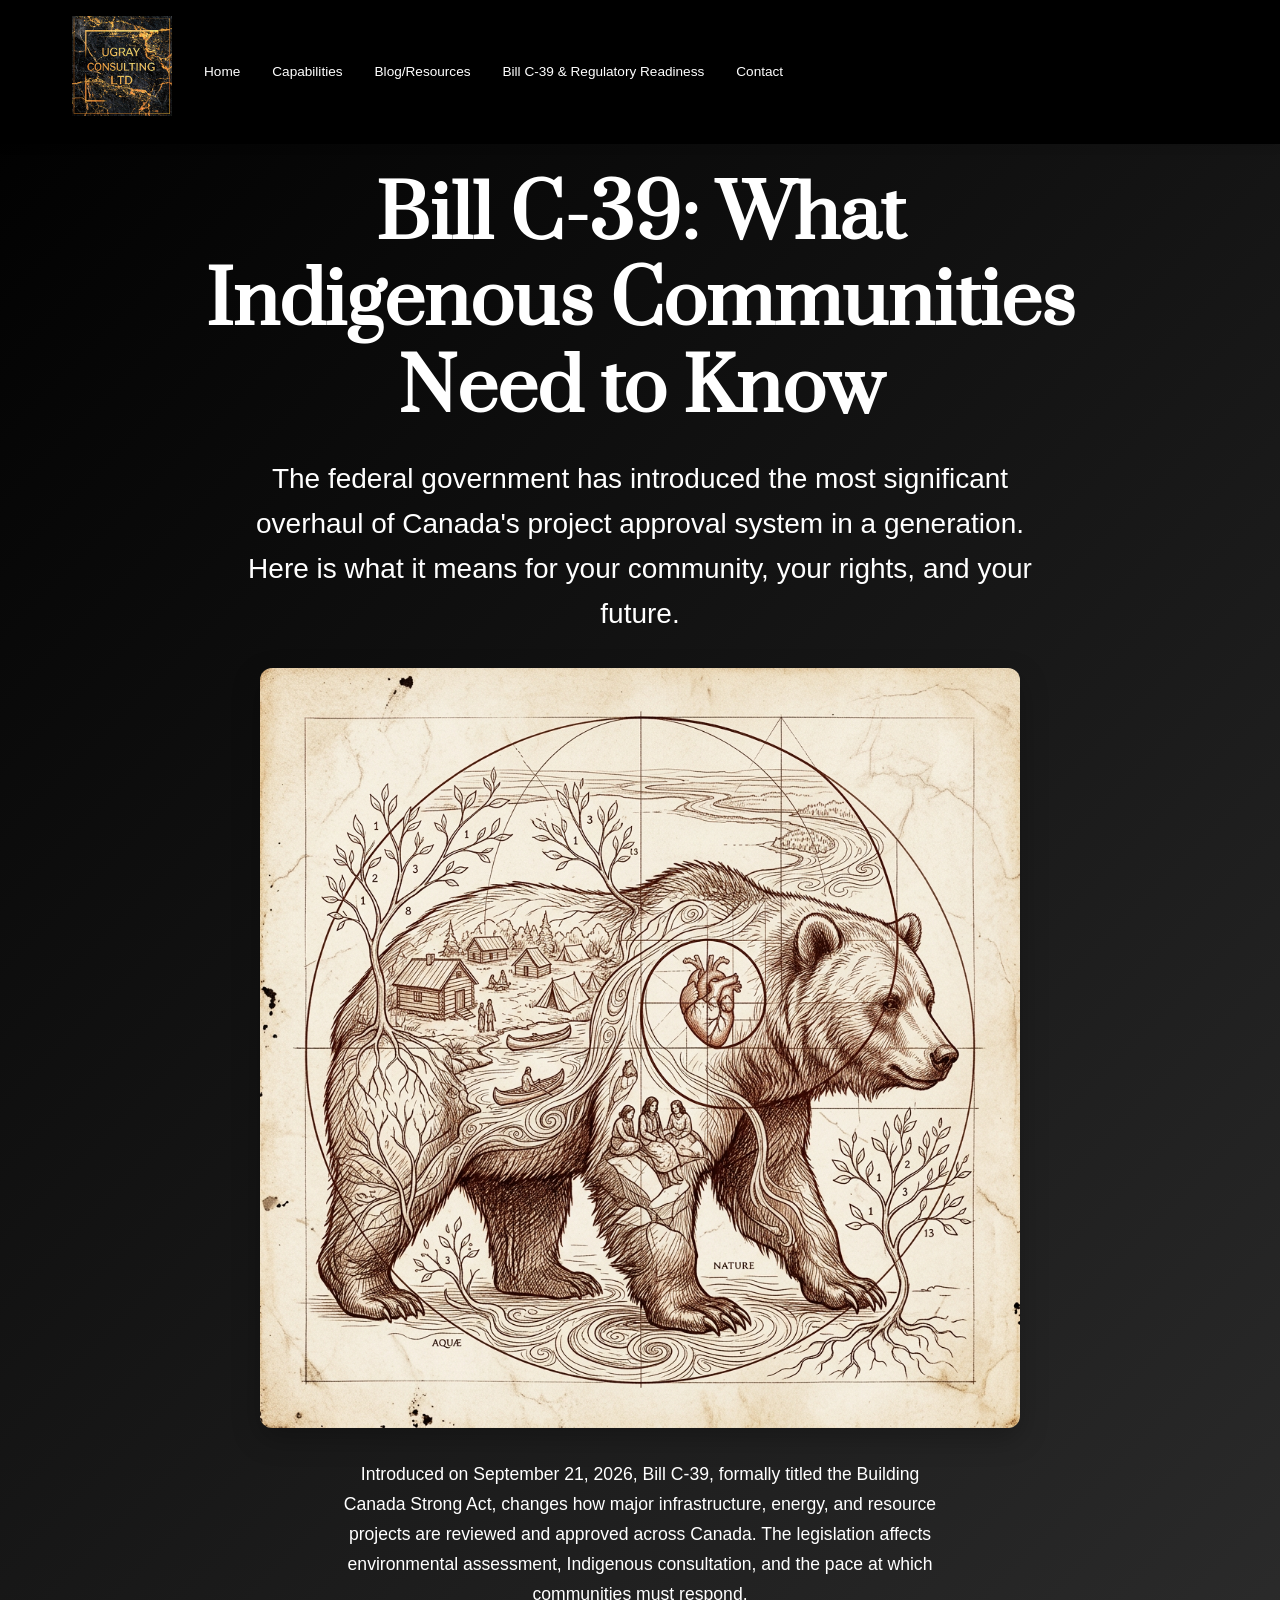
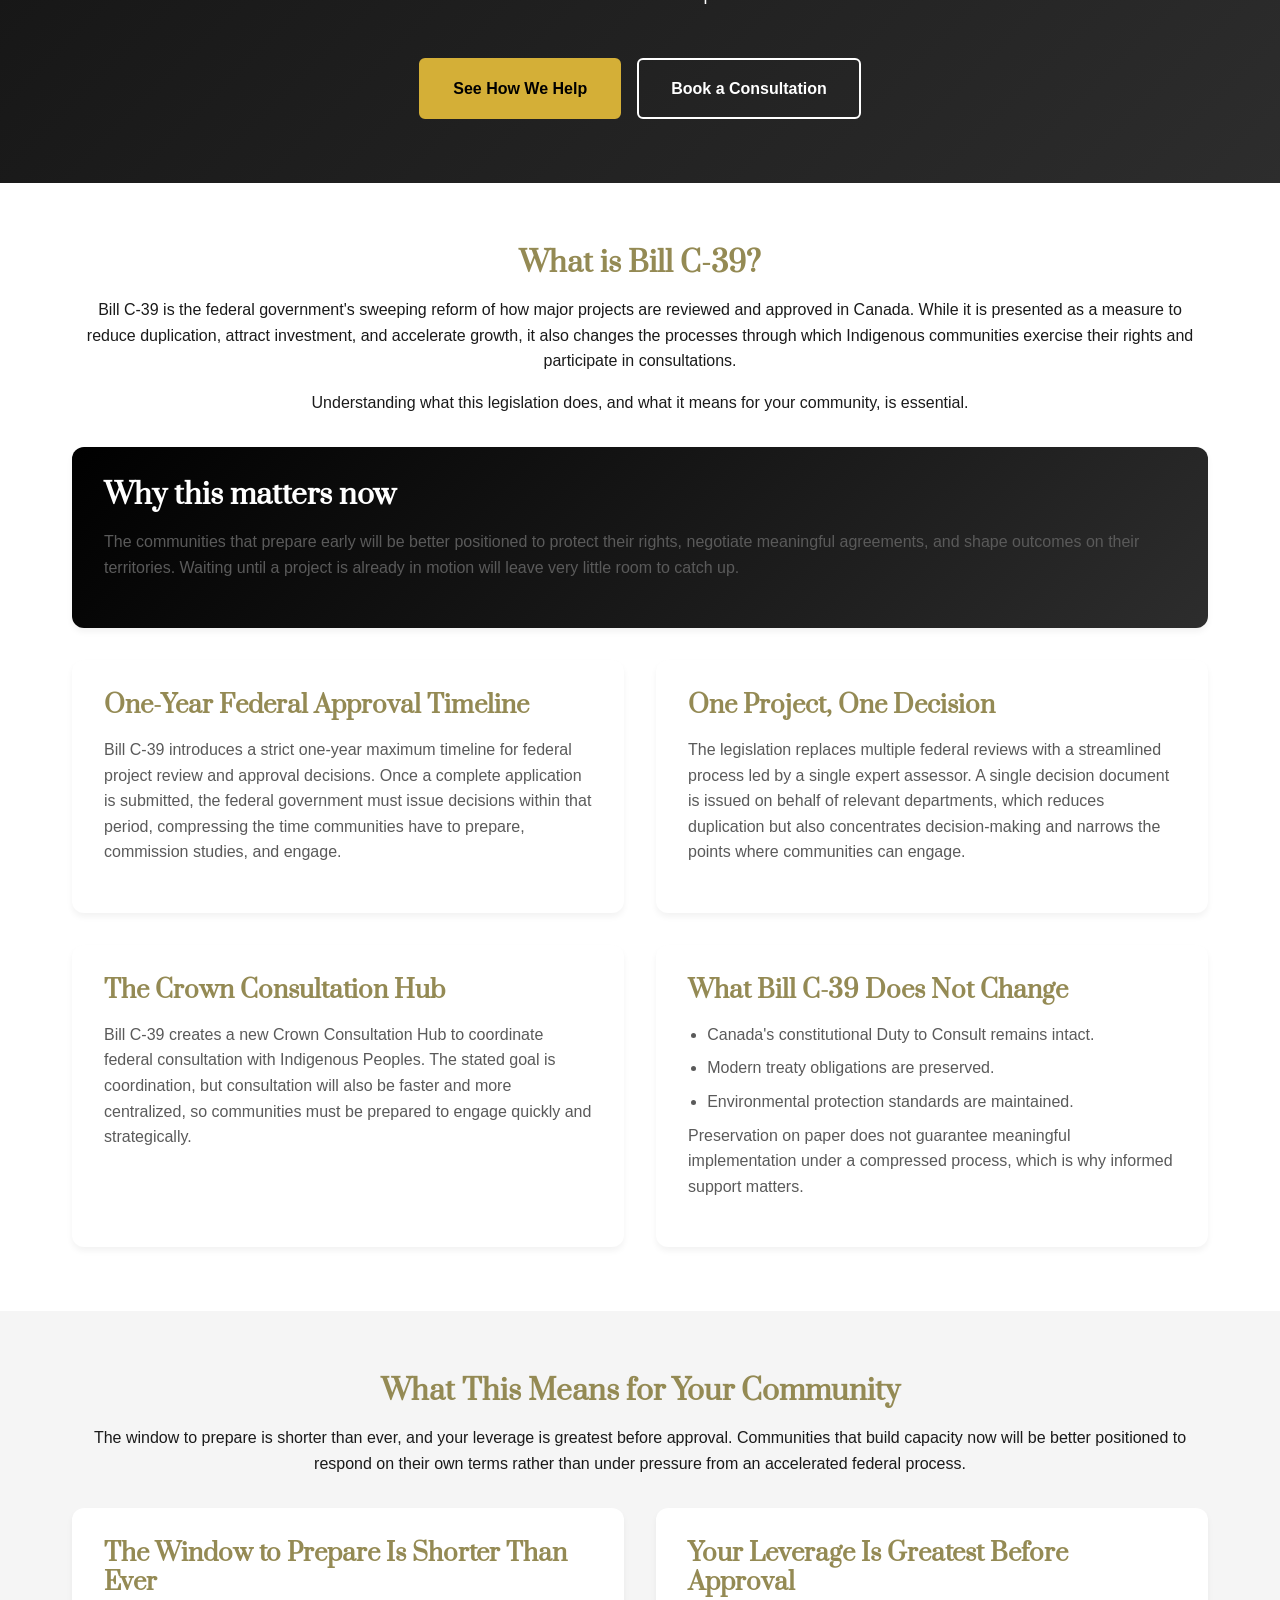
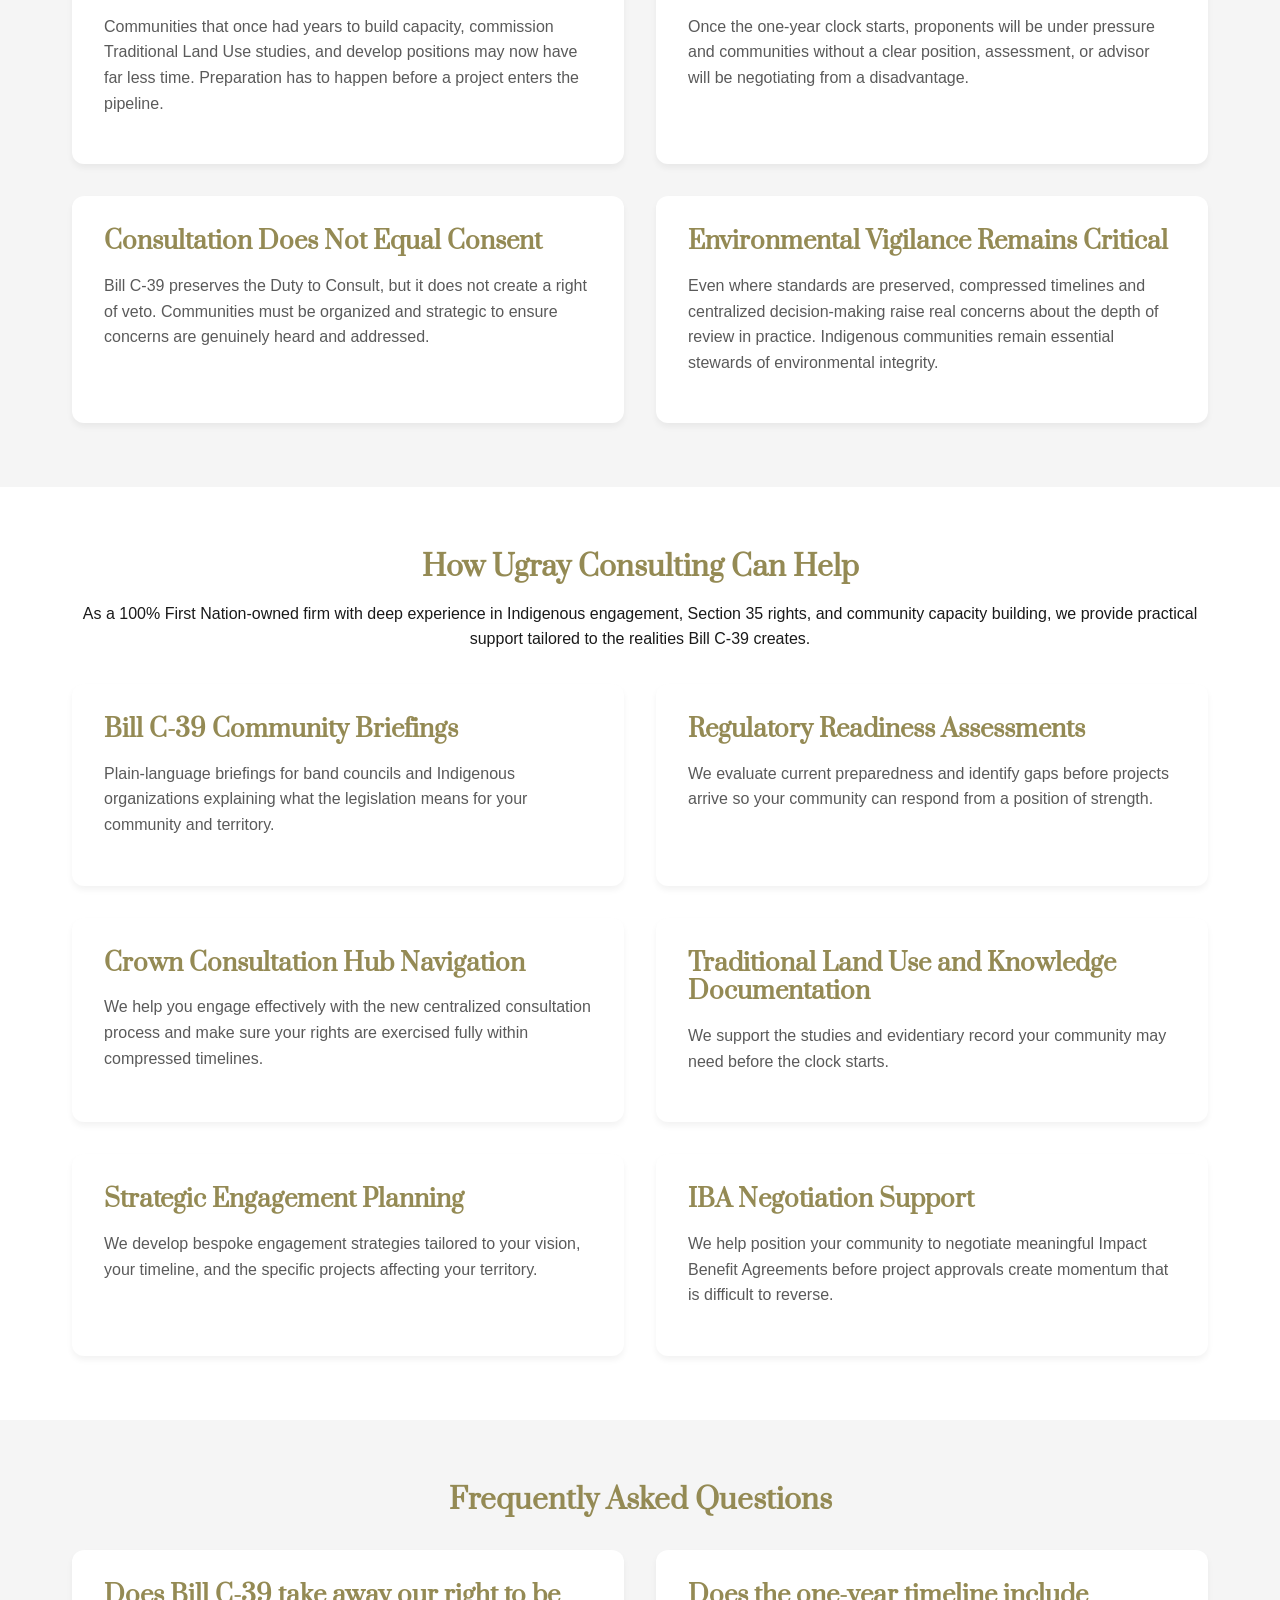
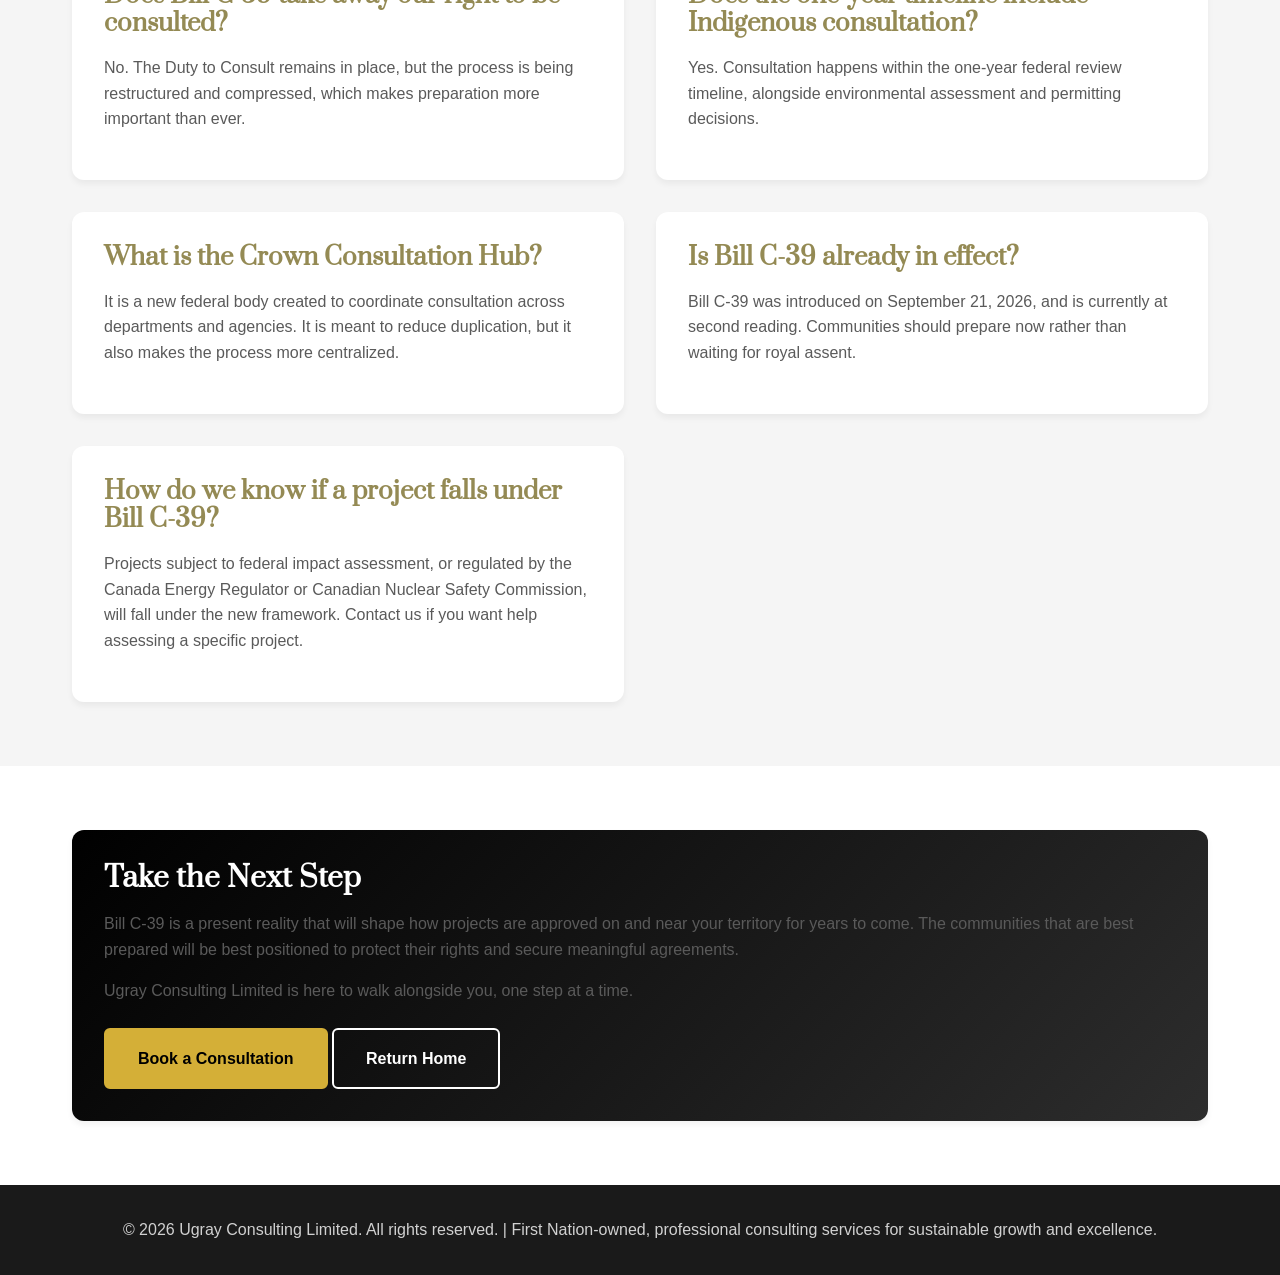
==== commit 8c2b0d01: "Add Bill C-39 hero image and styling" ====
--- a/bill-c39.html
+++ b/bill-c39.html
@@ -65,6 +65,7 @@
             <div class="hero-content">
                 <h1>Bill C-39: What Indigenous Communities Need to Know</h1>
                 <p class="subtitle">The federal government has introduced the most significant overhaul of Canada's project approval system in a generation. Here is what it means for your community, your rights, and your future.</p>
+                <img src="images/bear fibonacci sequence curve and interconnectedness of all things in existence.png" alt="Bear with fibonacci sequence curve symbolizing interconnectedness" class="bill-c39-hero-image" />
                 <p class="description">Introduced on September 21, 2026, Bill C-39, formally titled the Building Canada Strong Act, changes how major infrastructure, energy, and resource projects are reviewed and approved across Canada. The legislation affects environmental assessment, Indigenous consultation, and the pace at which communities must respond.</p>
                 <div class="hero-buttons">
                     <a href="#how-we-help" class="btn btn-primary">See How We Help</a>
--- a/css/styles.css
+++ b/css/styles.css
@@ -297,6 +297,9 @@
 
 .page-hero .hero-content {
     max-width: 900px;
+    margin-left: auto;
+    margin-right: auto;
+    text-align: center;
 }
 
 .page-hero .subtitle {
@@ -307,6 +310,25 @@
 
 .page-hero .description {
     max-width: 760px;
+    margin-left: auto;
+    margin-right: auto;
+}
+
+.page-hero .hero-buttons {
+    display: flex;
+    justify-content: center;
+    gap: var(--spacing-sm);
+    flex-wrap: wrap;
+}
+
+.bill-c39-hero-image {
+    width: 100%;
+    max-width: 760px;
+    height: auto;
+    border-radius: 12px;
+    margin: 1.5rem auto;
+    display: block;
+    box-shadow: 0 10px 28px rgba(0, 0, 0, 0.25);
 }
 
 .bill-c39-section .card ul {
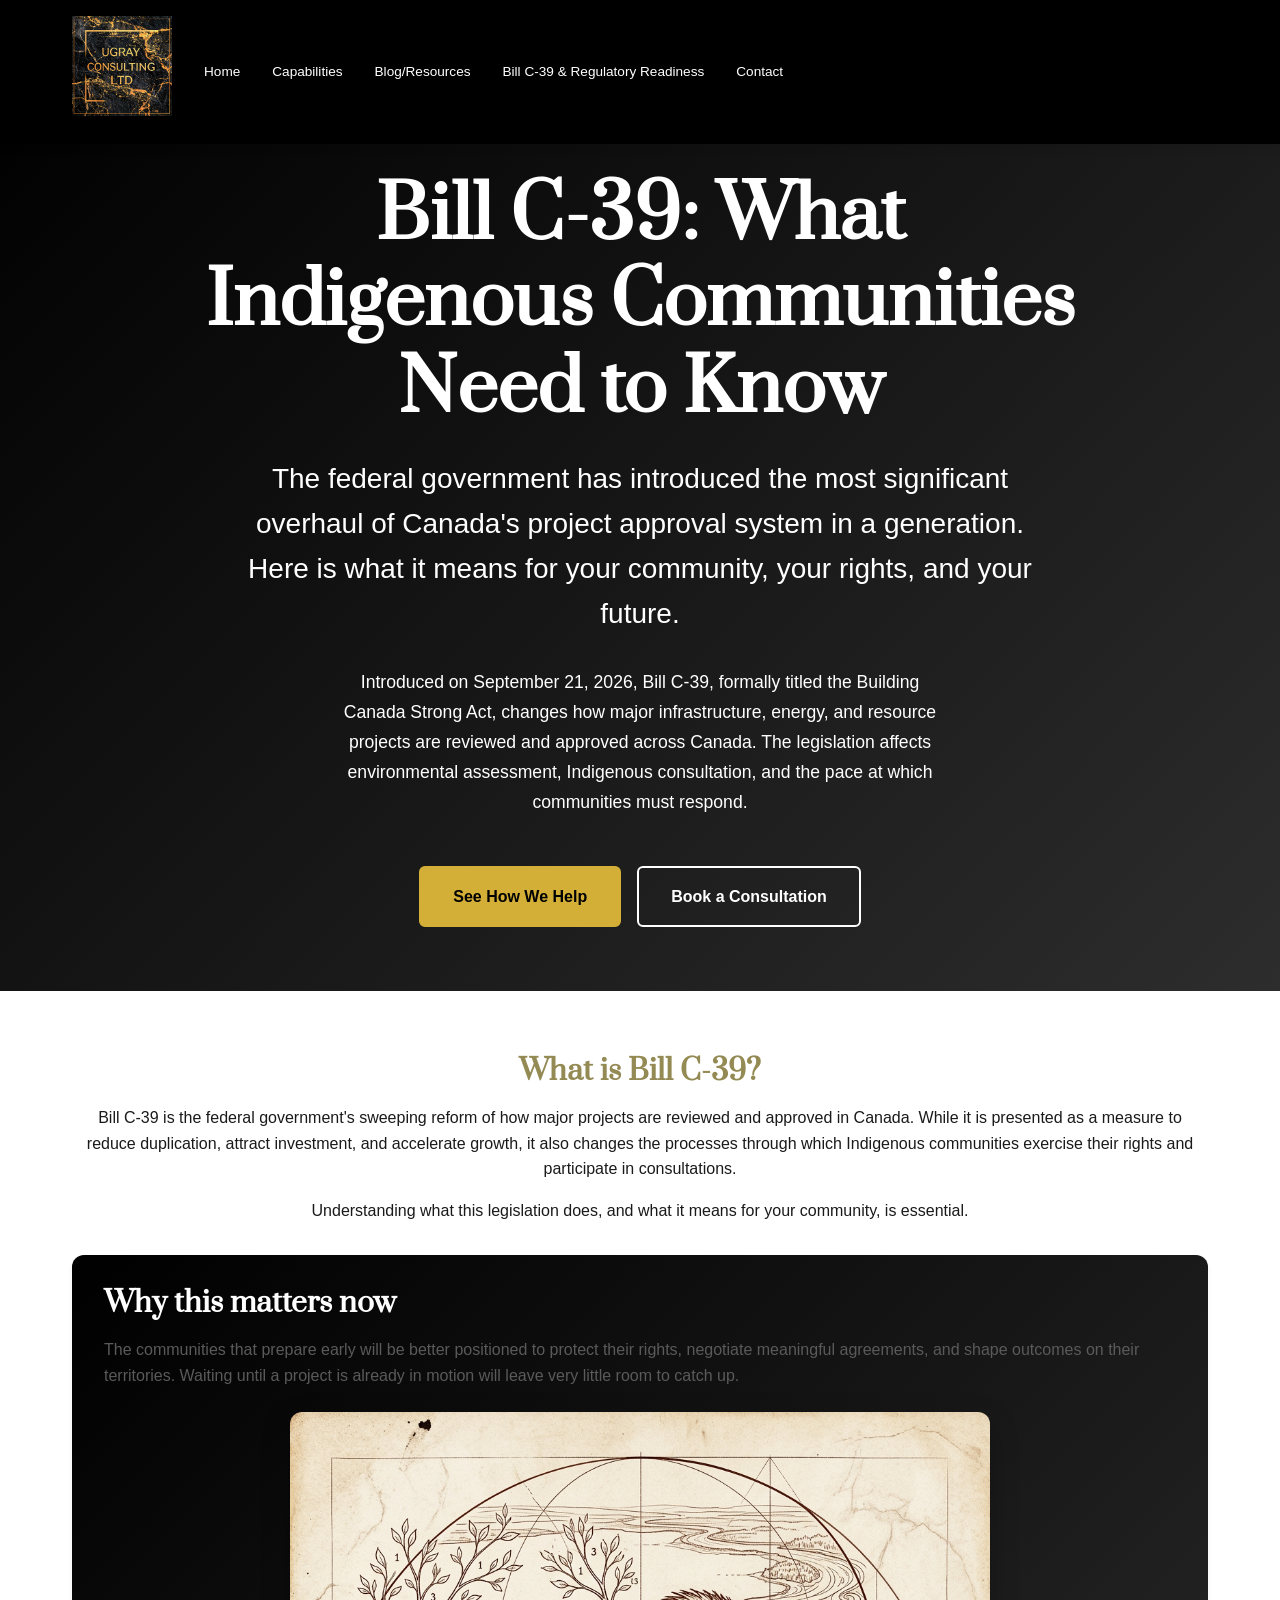
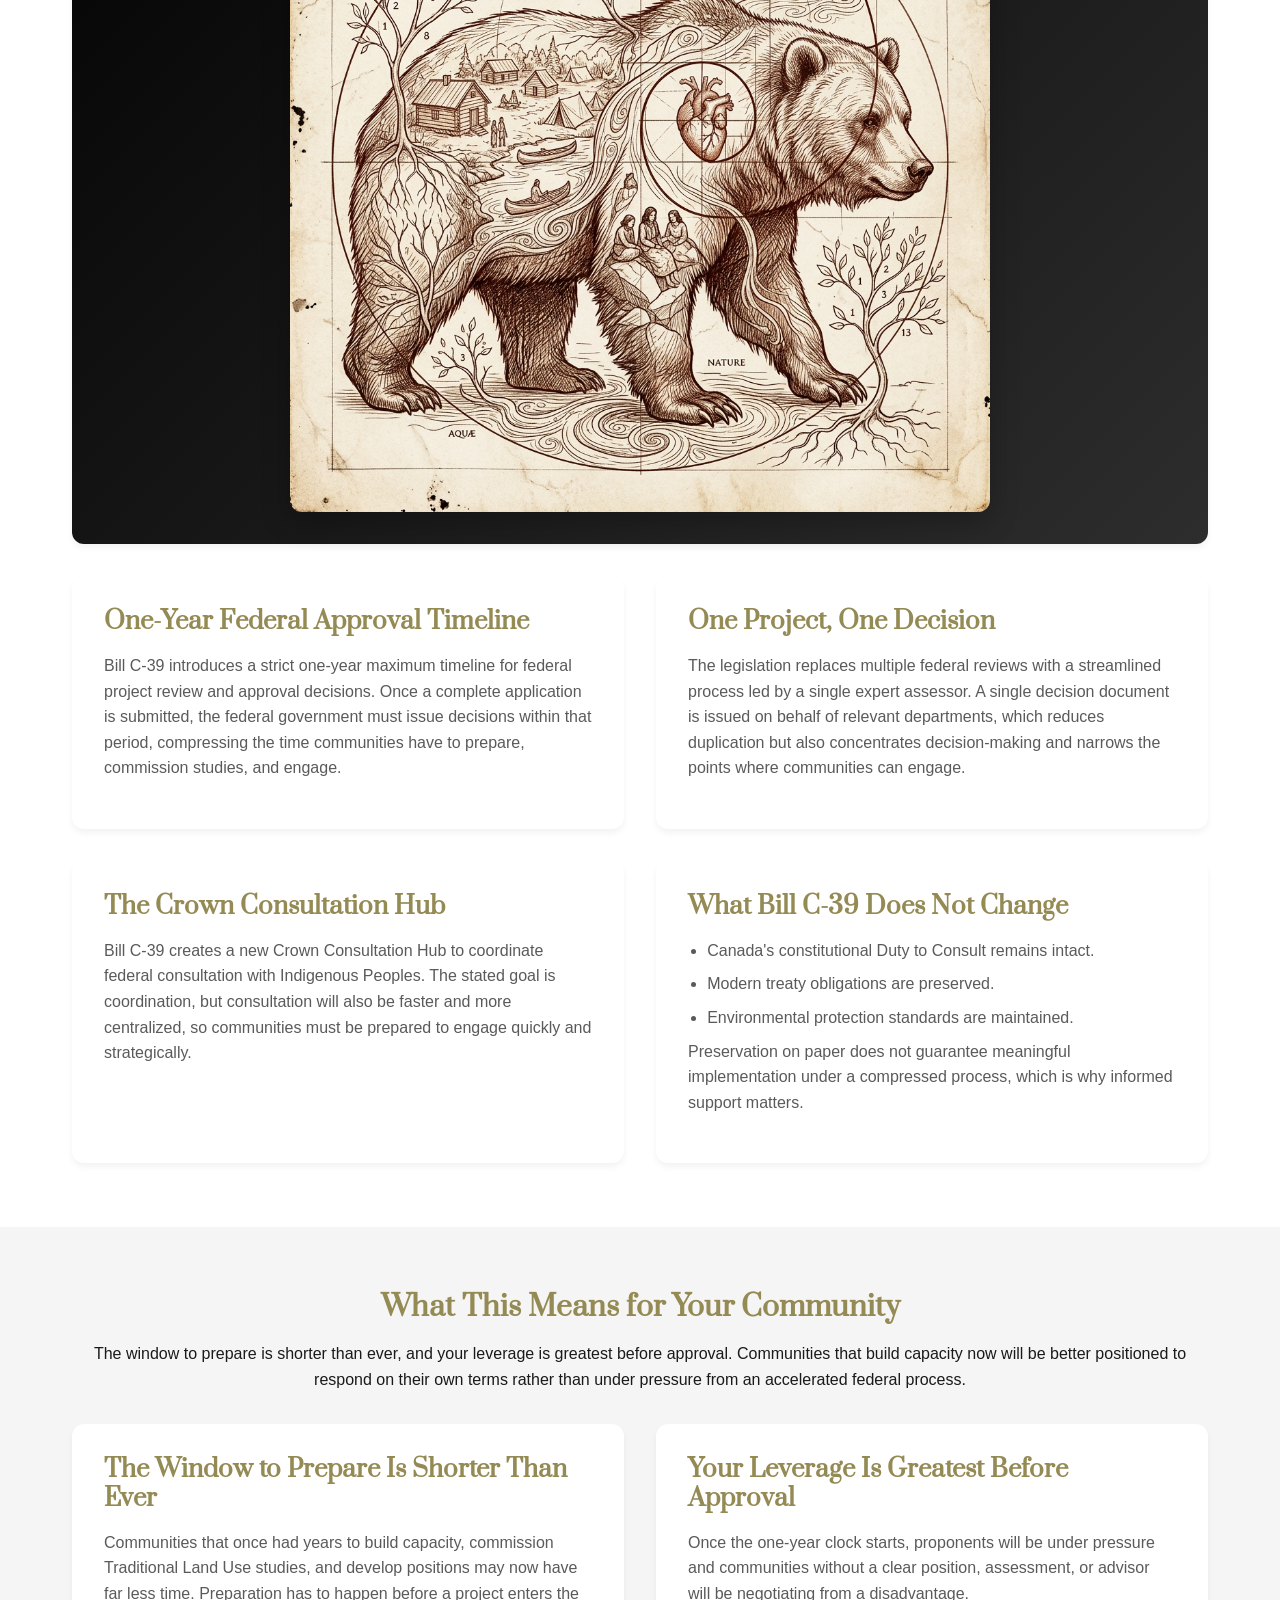
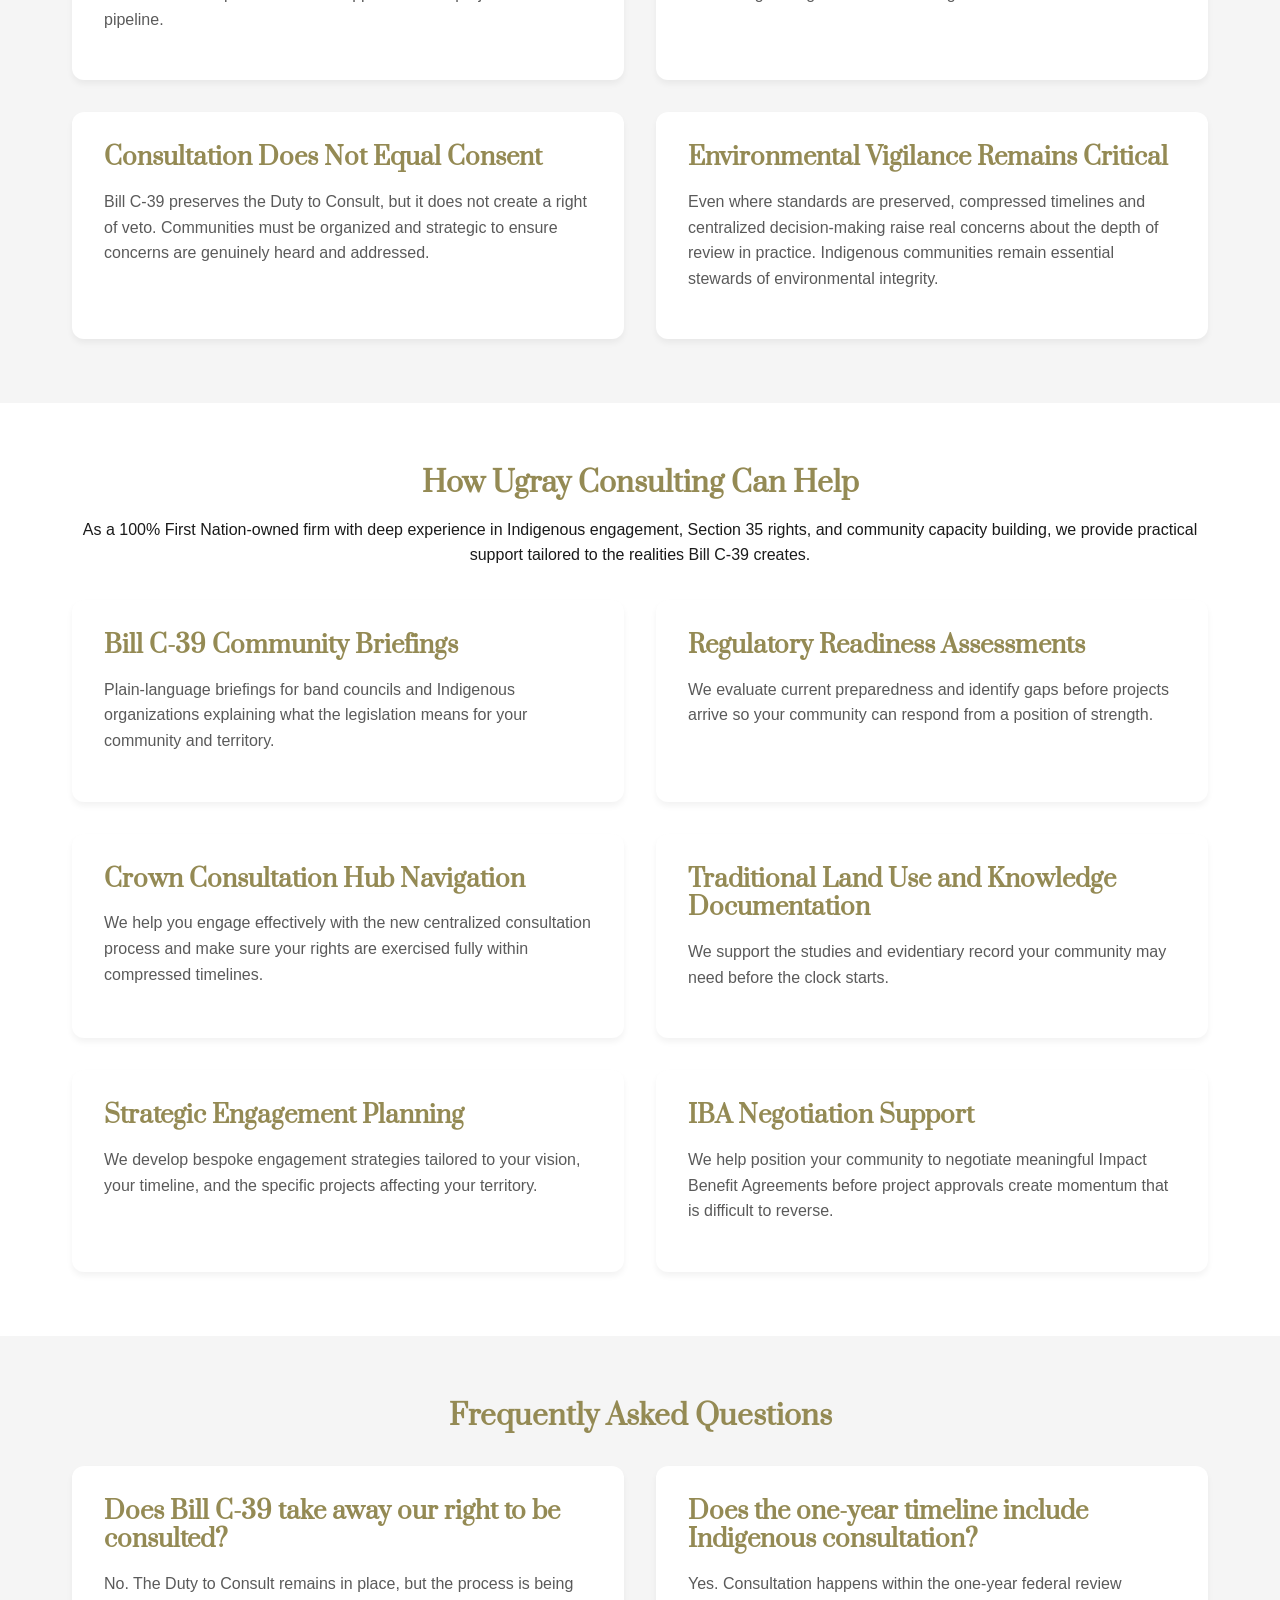
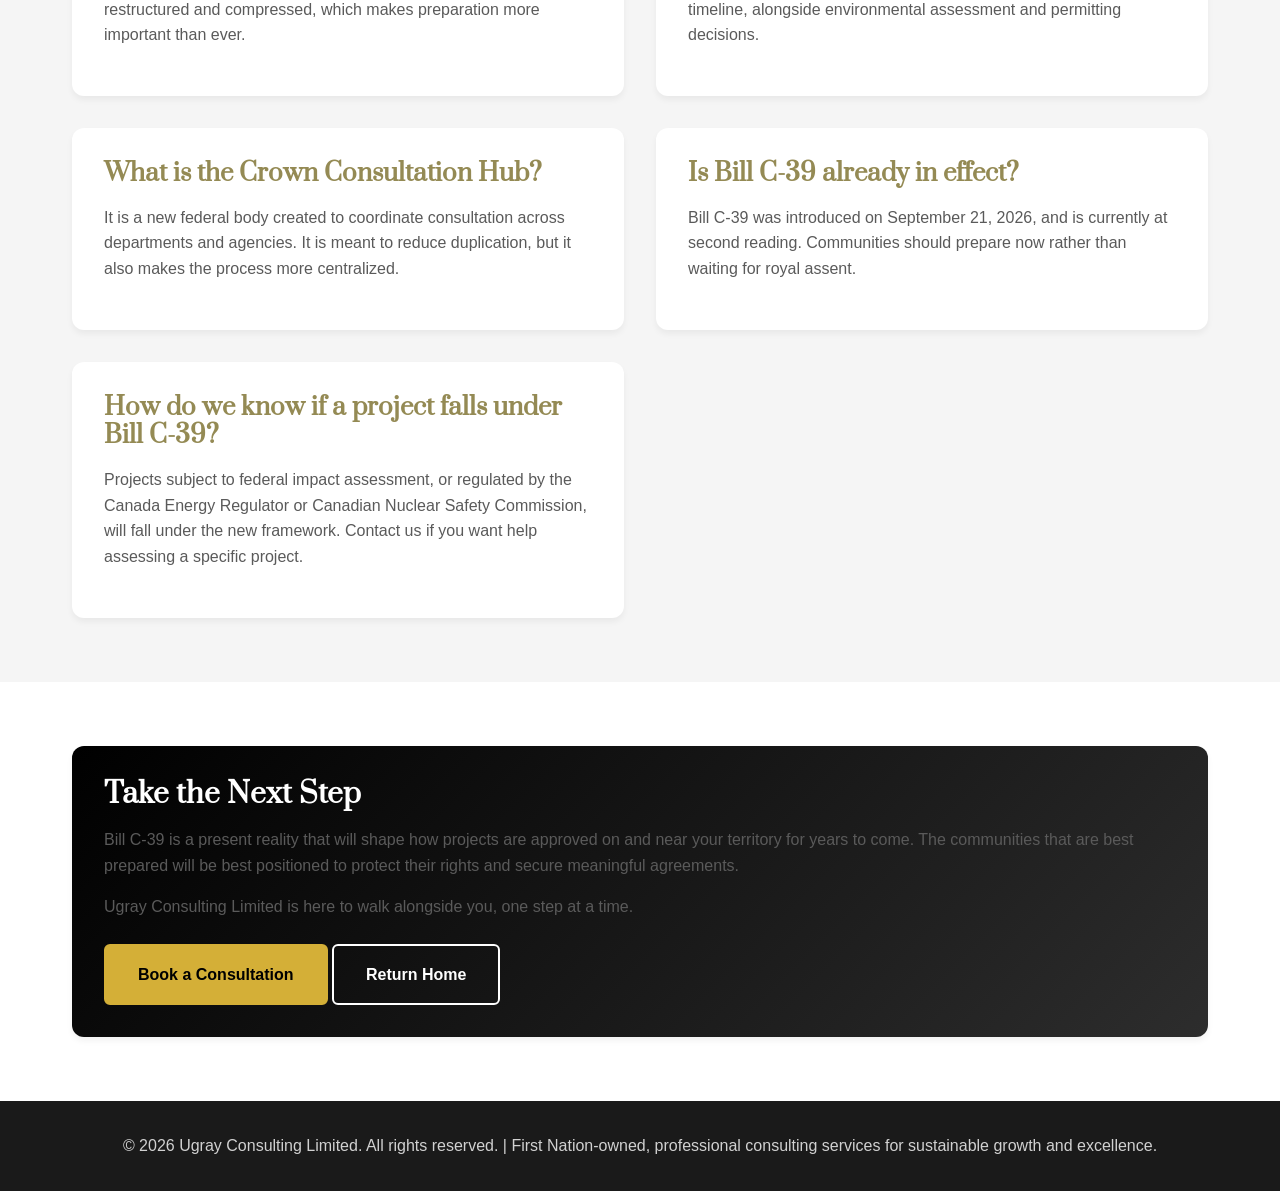
==== commit 8d2b2359: "Move Bill C-39 image to why section and remove unused hero style" ====
--- a/bill-c39.html
+++ b/bill-c39.html
@@ -65,7 +65,6 @@
             <div class="hero-content">
                 <h1>Bill C-39: What Indigenous Communities Need to Know</h1>
                 <p class="subtitle">The federal government has introduced the most significant overhaul of Canada's project approval system in a generation. Here is what it means for your community, your rights, and your future.</p>
-                <img src="images/bear fibonacci sequence curve and interconnectedness of all things in existence.png" alt="Bear with fibonacci sequence curve symbolizing interconnectedness" class="bill-c39-hero-image" />
                 <p class="description">Introduced on September 21, 2026, Bill C-39, formally titled the Building Canada Strong Act, changes how major infrastructure, energy, and resource projects are reviewed and approved across Canada. The legislation affects environmental assessment, Indigenous consultation, and the pace at which communities must respond.</p>
                 <div class="hero-buttons">
                     <a href="#how-we-help" class="btn btn-primary">See How We Help</a>
@@ -86,6 +85,7 @@
             <div class="card bill-c39-cta" style="margin-bottom: 2rem;">
                 <h2 class="section-heading-prata">Why this matters now</h2>
                 <p>The communities that prepare early will be better positioned to protect their rights, negotiate meaningful agreements, and shape outcomes on their territories. Waiting until a project is already in motion will leave very little room to catch up.</p>
+                <img src="images/bear fibonacci sequence curve and interconnectedness of all things in existence.png" alt="Bear with fibonacci sequence curve symbolizing interconnectedness" class="bill-c39-why-image" />
             </div>
 
             <div class="grid grid-2">
--- a/css/styles.css
+++ b/css/styles.css
@@ -321,16 +321,6 @@
     flex-wrap: wrap;
 }
 
-.bill-c39-hero-image {
-    width: 100%;
-    max-width: 760px;
-    height: auto;
-    border-radius: 12px;
-    margin: 1.5rem auto;
-    display: block;
-    box-shadow: 0 10px 28px rgba(0, 0, 0, 0.25);
-}
-
 .bill-c39-section .card ul {
     padding-left: 1.2rem;
     color: var(--medium-grey);
@@ -354,6 +344,16 @@
 
 .bill-c39-cta .hero-buttons {
     margin-top: 1.5rem;
+}
+
+.bill-c39-why-image {
+    width: 100%;
+    max-width: 700px;
+    height: auto;
+    border-radius: 12px;
+    margin: 1.5rem auto 0;
+    display: block;
+    box-shadow: 0 10px 28px rgba(0, 0, 0, 0.25);
 }
 
 .hero-content h1 {
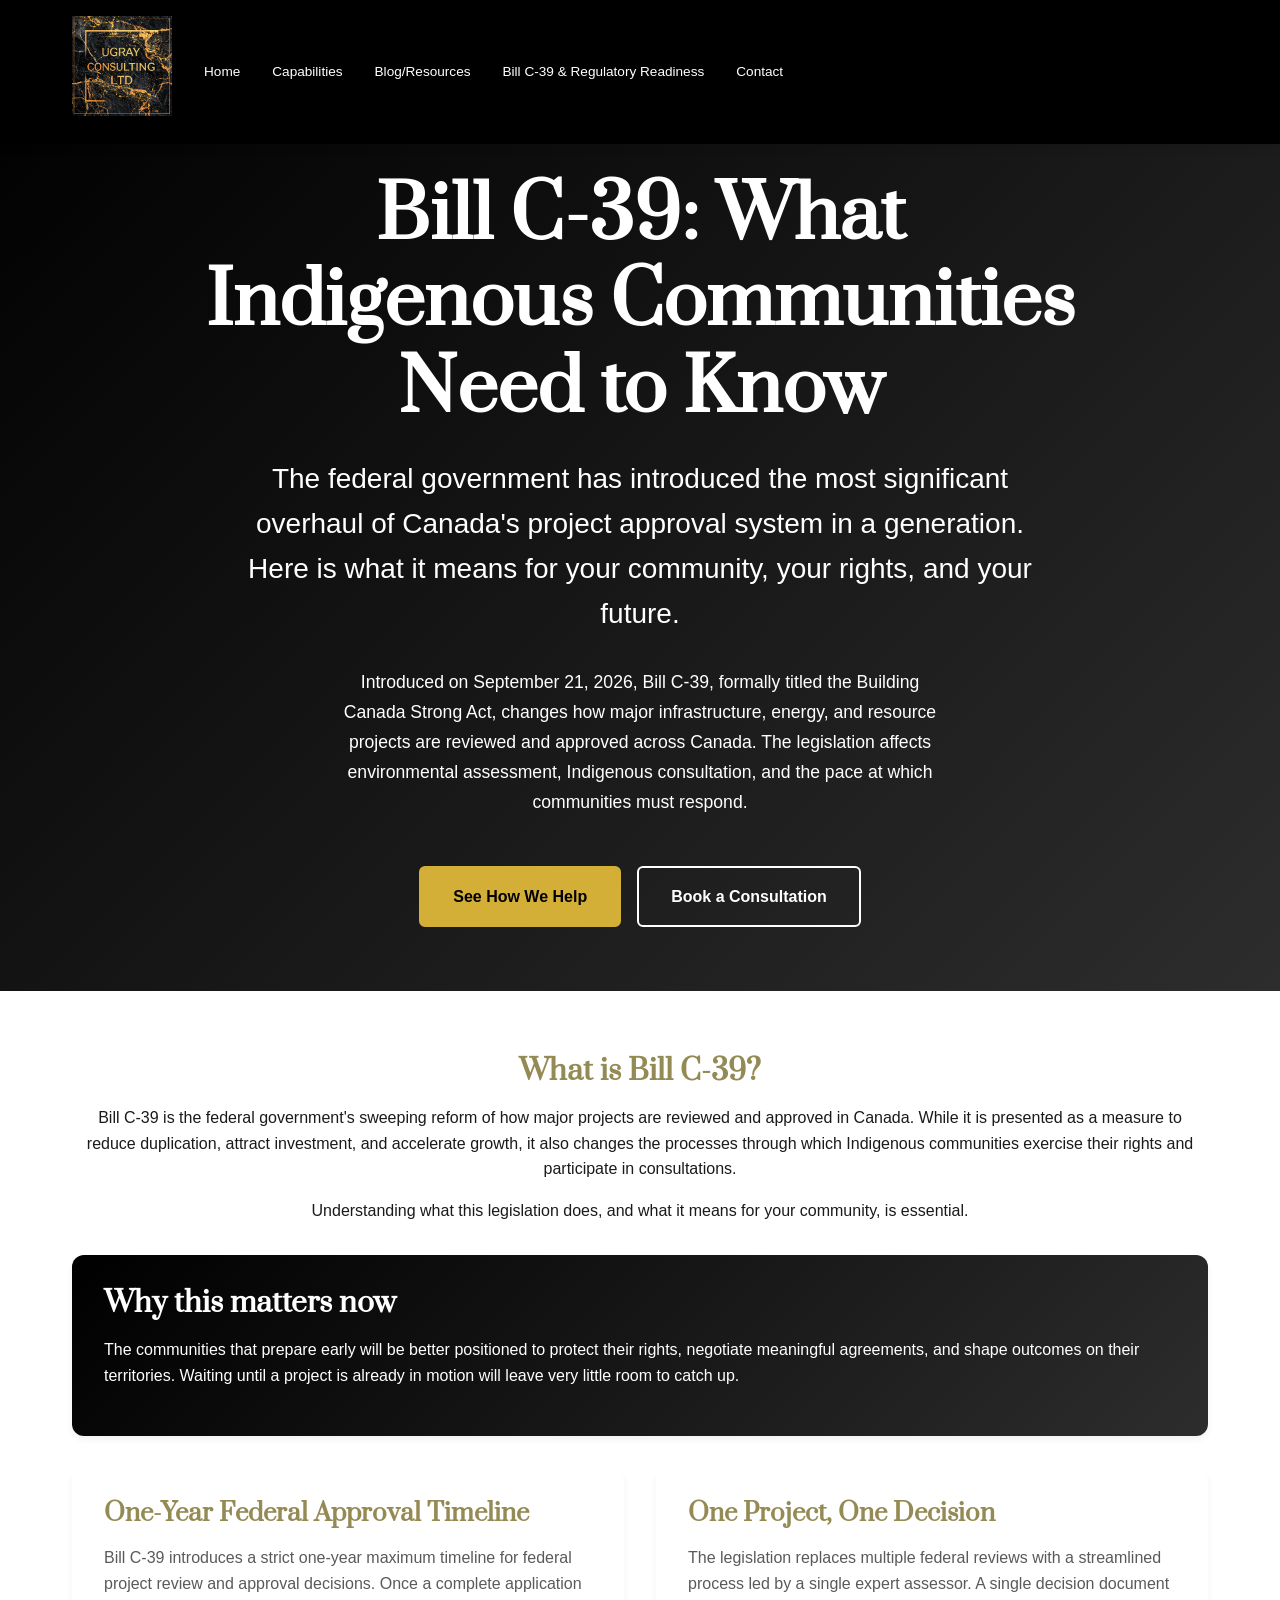
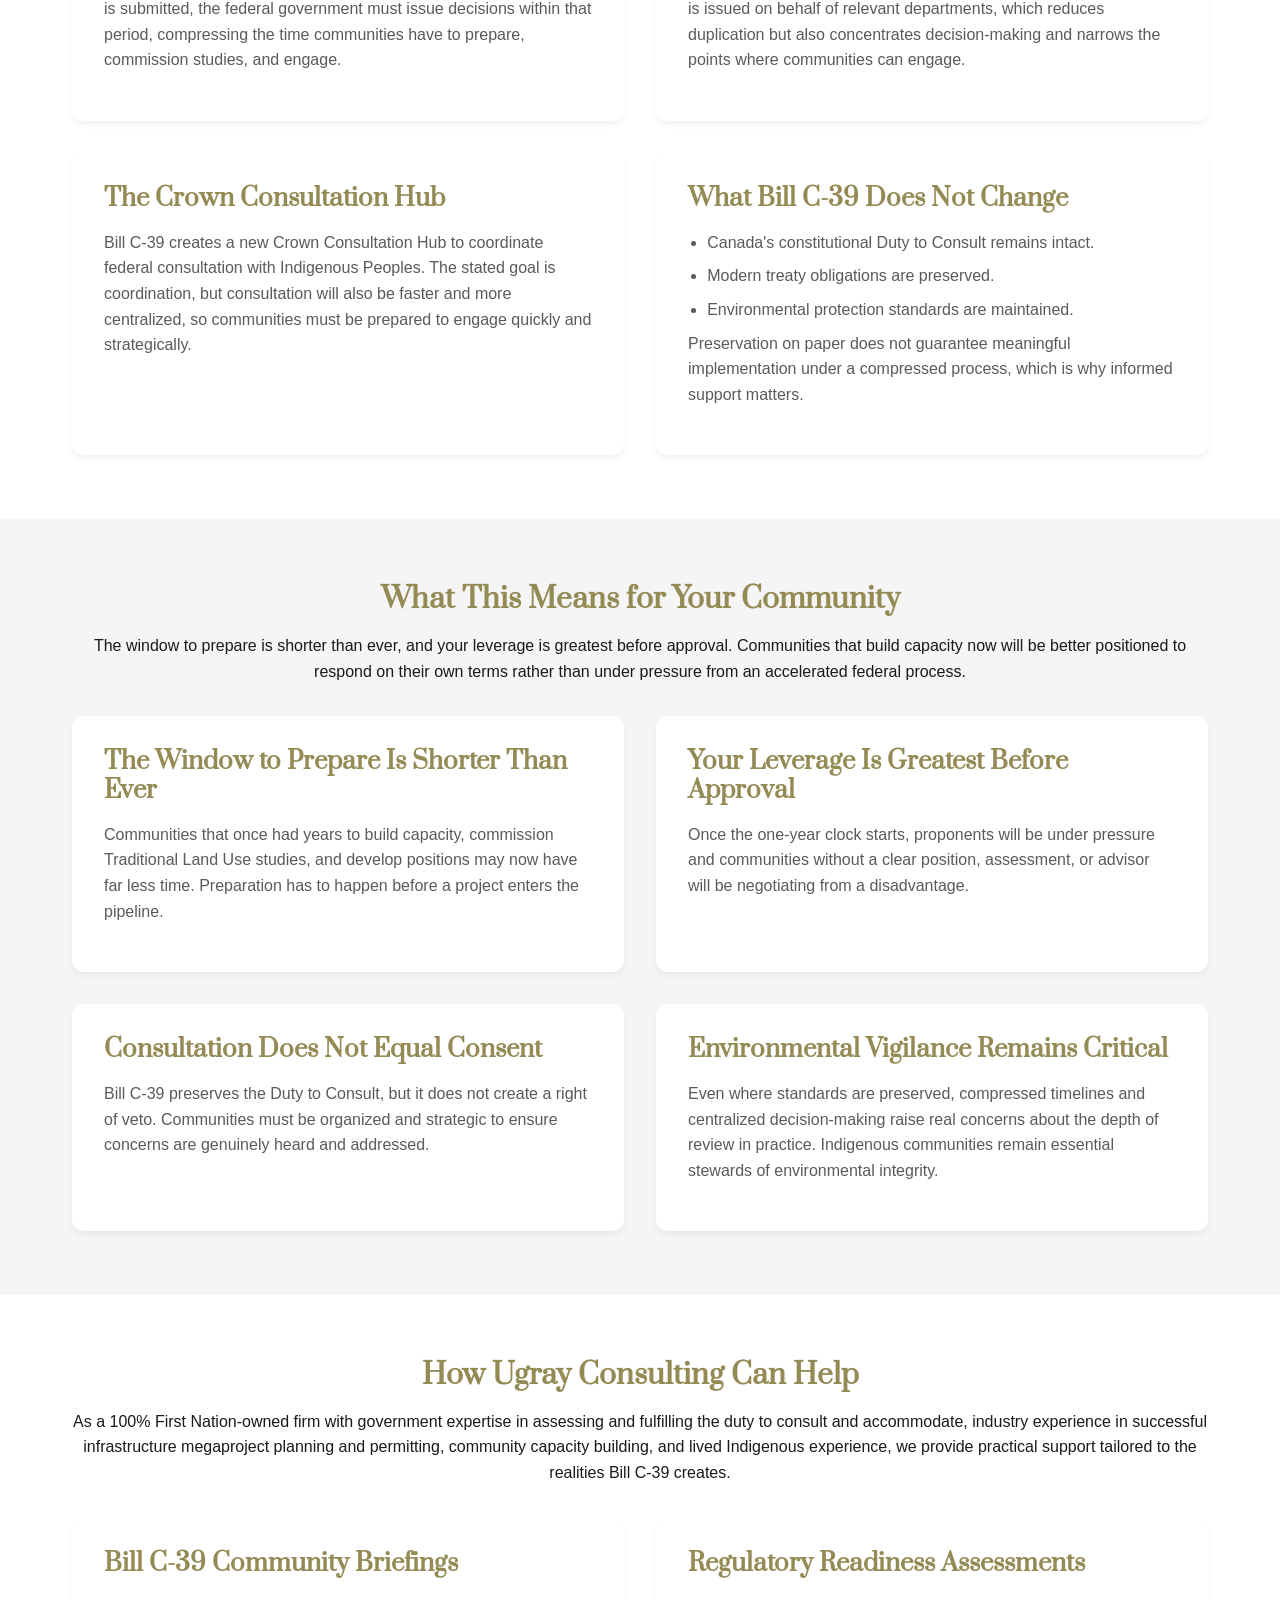
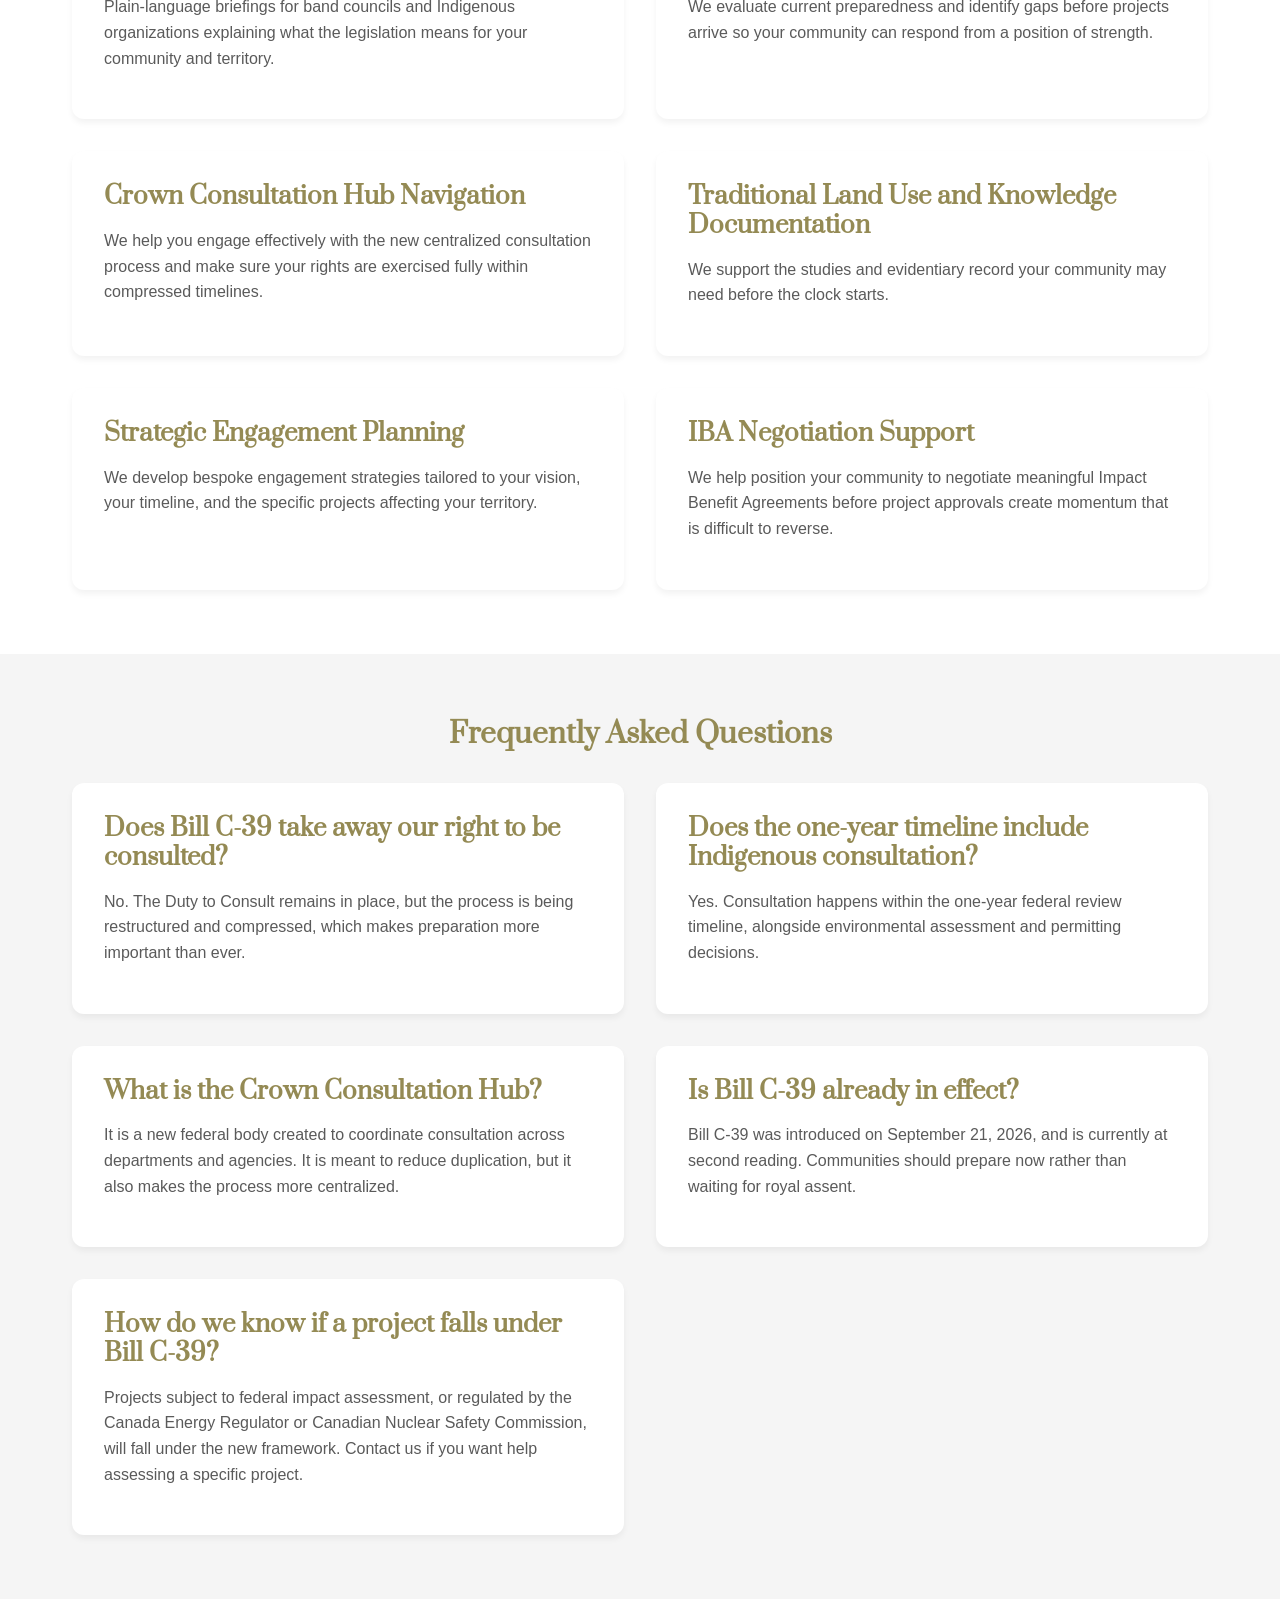
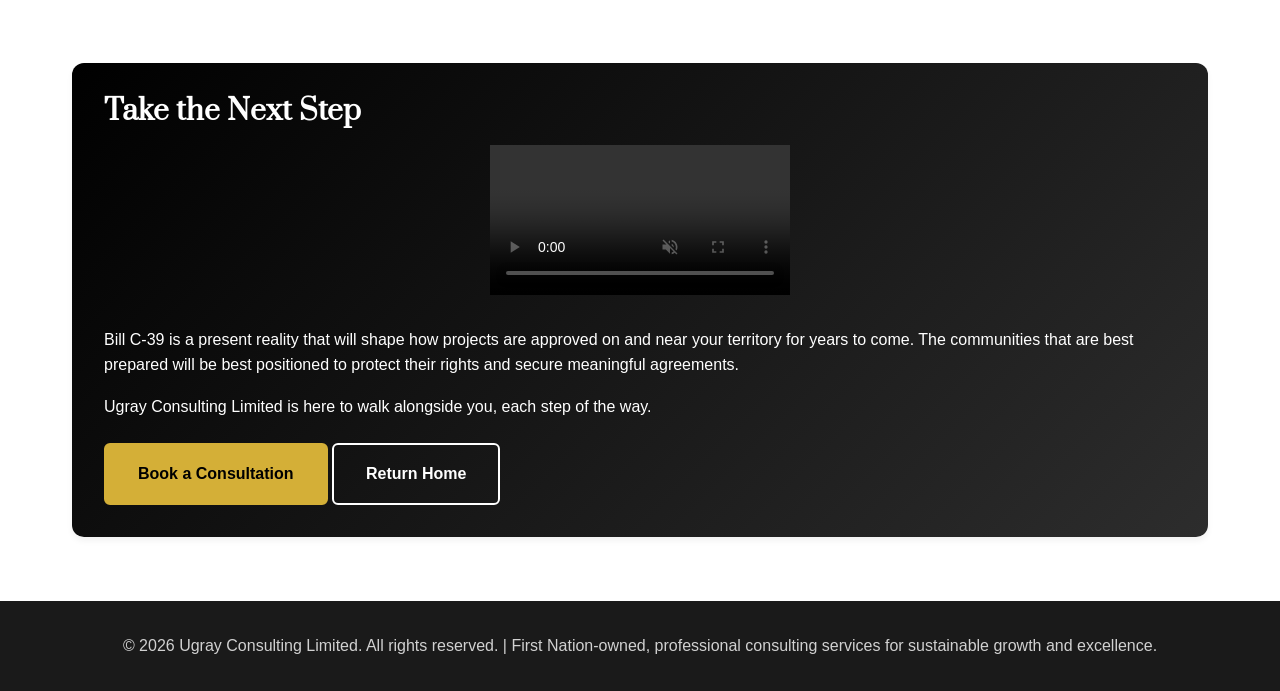
==== commit 172b92f9: "Update consulting website copy and Bill C-39 media" ====
--- a/bill-c39.html
+++ b/bill-c39.html
@@ -83,9 +83,10 @@
             </div>
 
             <div class="card bill-c39-cta" style="margin-bottom: 2rem;">
-                <h2 class="section-heading-prata">Why this matters now</h2>
-                <p>The communities that prepare early will be better positioned to protect their rights, negotiate meaningful agreements, and shape outcomes on their territories. Waiting until a project is already in motion will leave very little room to catch up.</p>
-                <img src="images/bear fibonacci sequence curve and interconnectedness of all things in existence.png" alt="Bear with fibonacci sequence curve symbolizing interconnectedness" class="bill-c39-why-image" />
+                <div class="bill-c39-why-copy">
+                    <h2 class="section-heading-prata">Why this matters now</h2>
+                    <p>The communities that prepare early will be better positioned to protect their rights, negotiate meaningful agreements, and shape outcomes on their territories. Waiting until a project is already in motion will leave very little room to catch up.</p>
+                </div>
             </div>
 
             <div class="grid grid-2">
@@ -146,7 +147,7 @@
         <div class="container">
             <div class="text-center mb-lg">
                 <h2 class="section-heading-prata">How Ugray Consulting Can Help</h2>
-                <p>As a 100% First Nation-owned firm with deep experience in Indigenous engagement, Section 35 rights, and community capacity building, we provide practical support tailored to the realities Bill C-39 creates.</p>
+                <p>As a 100% First Nation-owned firm with government expertise in assessing and fulfilling the duty to consult and accommodate, industry experience in successful infrastructure megaproject planning and permitting, community capacity building, and lived Indigenous experience, we provide practical support tailored to the realities Bill C-39 creates.</p>
             </div>
 
             <div class="grid grid-2">
@@ -213,8 +214,12 @@
         <div class="container">
             <div class="card bill-c39-cta">
                 <h2 class="section-heading-prata">Take the Next Step</h2>
+                <video id="bill-c39-eagle-video" controls muted playsinline style="display: block; margin: 0 auto 2em; max-width: 100%;">
+                    <source src="images/GOLDEN EAGLE LANDING ON ROCK, THEN LOGO.mp4" type="video/mp4">
+                    Your browser does not support the video tag.
+                </video>
                 <p>Bill C-39 is a present reality that will shape how projects are approved on and near your territory for years to come. The communities that are best prepared will be best positioned to protect their rights and secure meaningful agreements.</p>
-                <p>Ugray Consulting Limited is here to walk alongside you, one step at a time.</p>
+                <p>Ugray Consulting Limited is here to walk alongside you, each step of the way.</p>
                 <div class="hero-buttons">
                     <a href="index.html#contact" class="btn btn-primary">Book a Consultation</a>
                     <a href="index.html" class="btn btn-outline-white">Return Home</a>
@@ -230,5 +235,23 @@
     </footer>
 
     <script src="js/main.js"></script>
+    <script>
+        var video = document.getElementById('bill-c39-eagle-video');
+        if (video) {
+            var played = false;
+            function checkVideoInView() {
+                var rect = video.getBoundingClientRect();
+                var windowHeight = window.innerHeight || document.documentElement.clientHeight;
+                if (rect.top < windowHeight && rect.bottom > 0 && !played) {
+                    video.play();
+                    video.playbackRate = 0.85;
+                    played = true;
+                }
+            }
+            window.addEventListener('scroll', checkVideoInView);
+            window.addEventListener('resize', checkVideoInView);
+            checkVideoInView();
+        }
+    </script>
 </body>
 </html>
--- a/css/styles.css
+++ b/css/styles.css
@@ -337,23 +337,13 @@
     padding: 2rem;
 }
 
-.bill-c39-cta h2,
-.bill-c39-cta p {
+.card.bill-c39-cta h2,
+.card.bill-c39-cta p {
     color: var(--white);
 }
 
 .bill-c39-cta .hero-buttons {
     margin-top: 1.5rem;
-}
-
-.bill-c39-why-image {
-    width: 100%;
-    max-width: 700px;
-    height: auto;
-    border-radius: 12px;
-    margin: 1.5rem auto 0;
-    display: block;
-    box-shadow: 0 10px 28px rgba(0, 0, 0, 0.25);
 }
 
 .hero-content h1 {
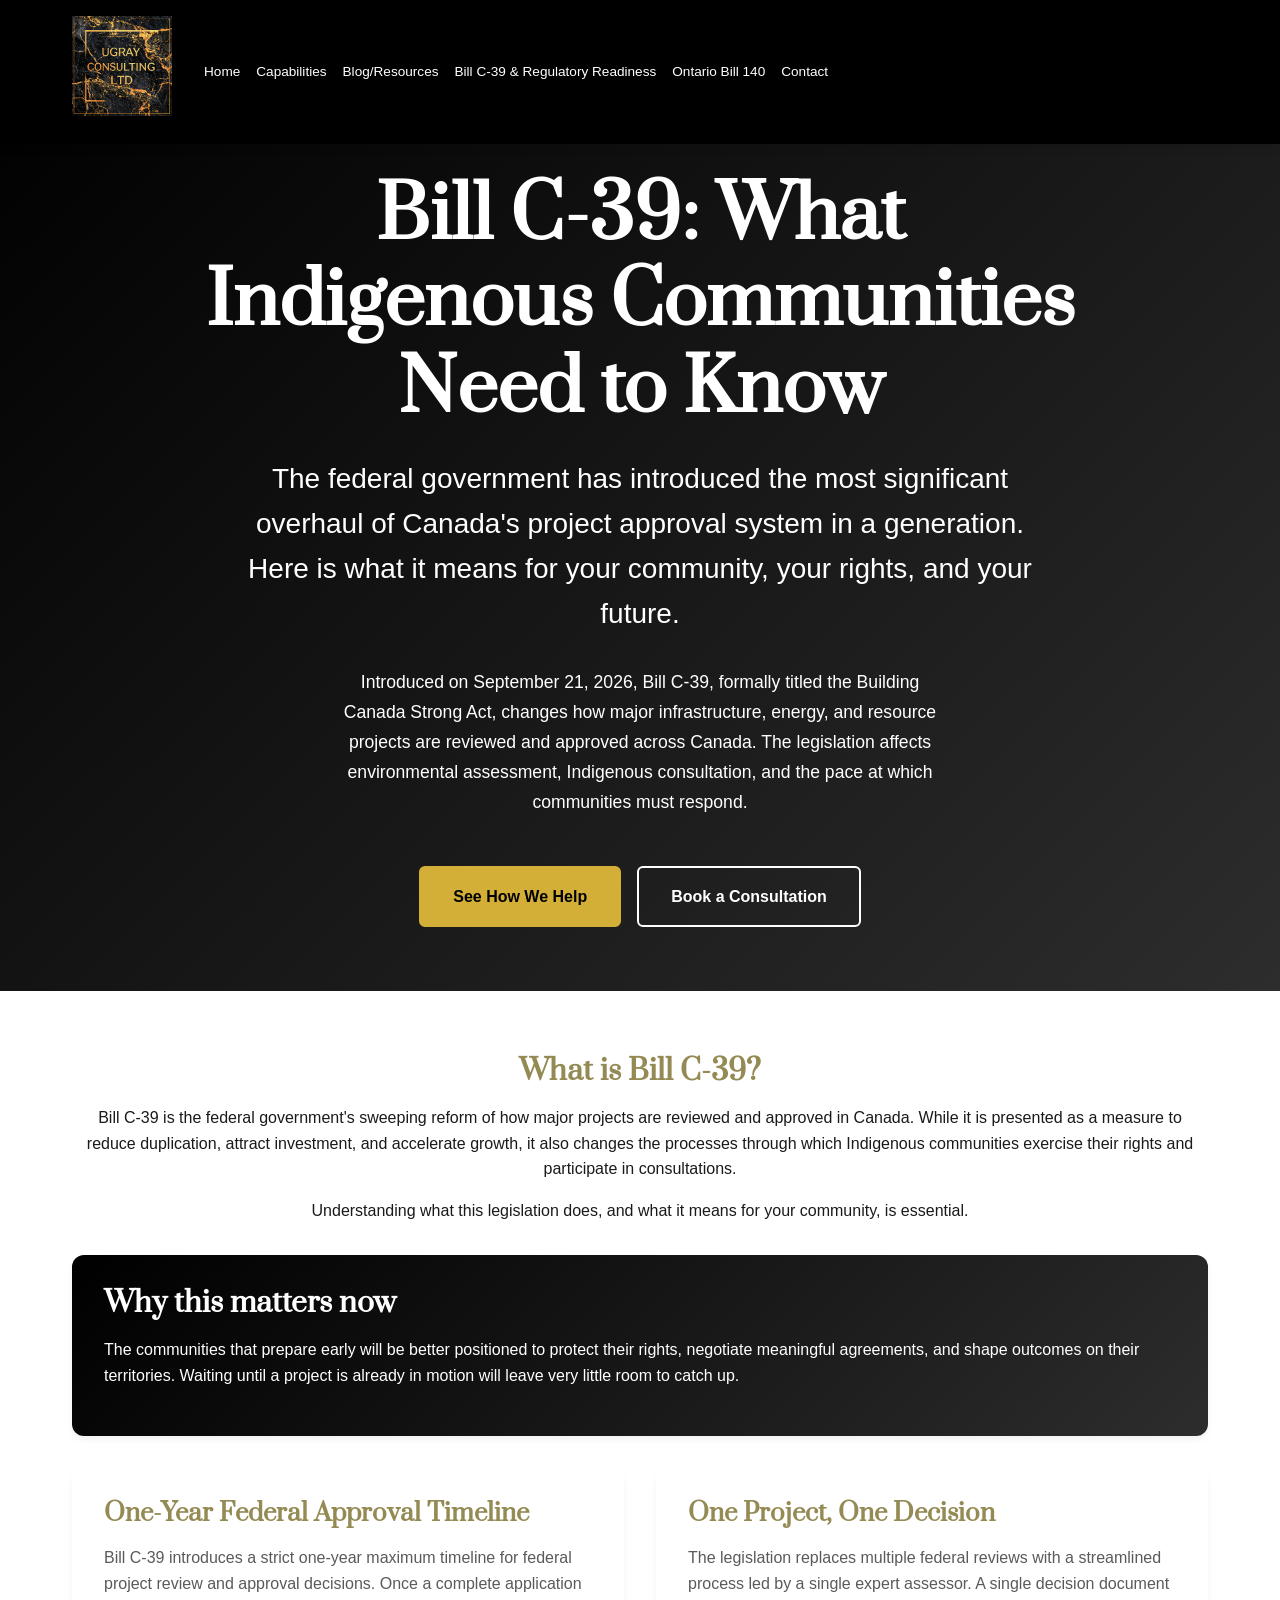
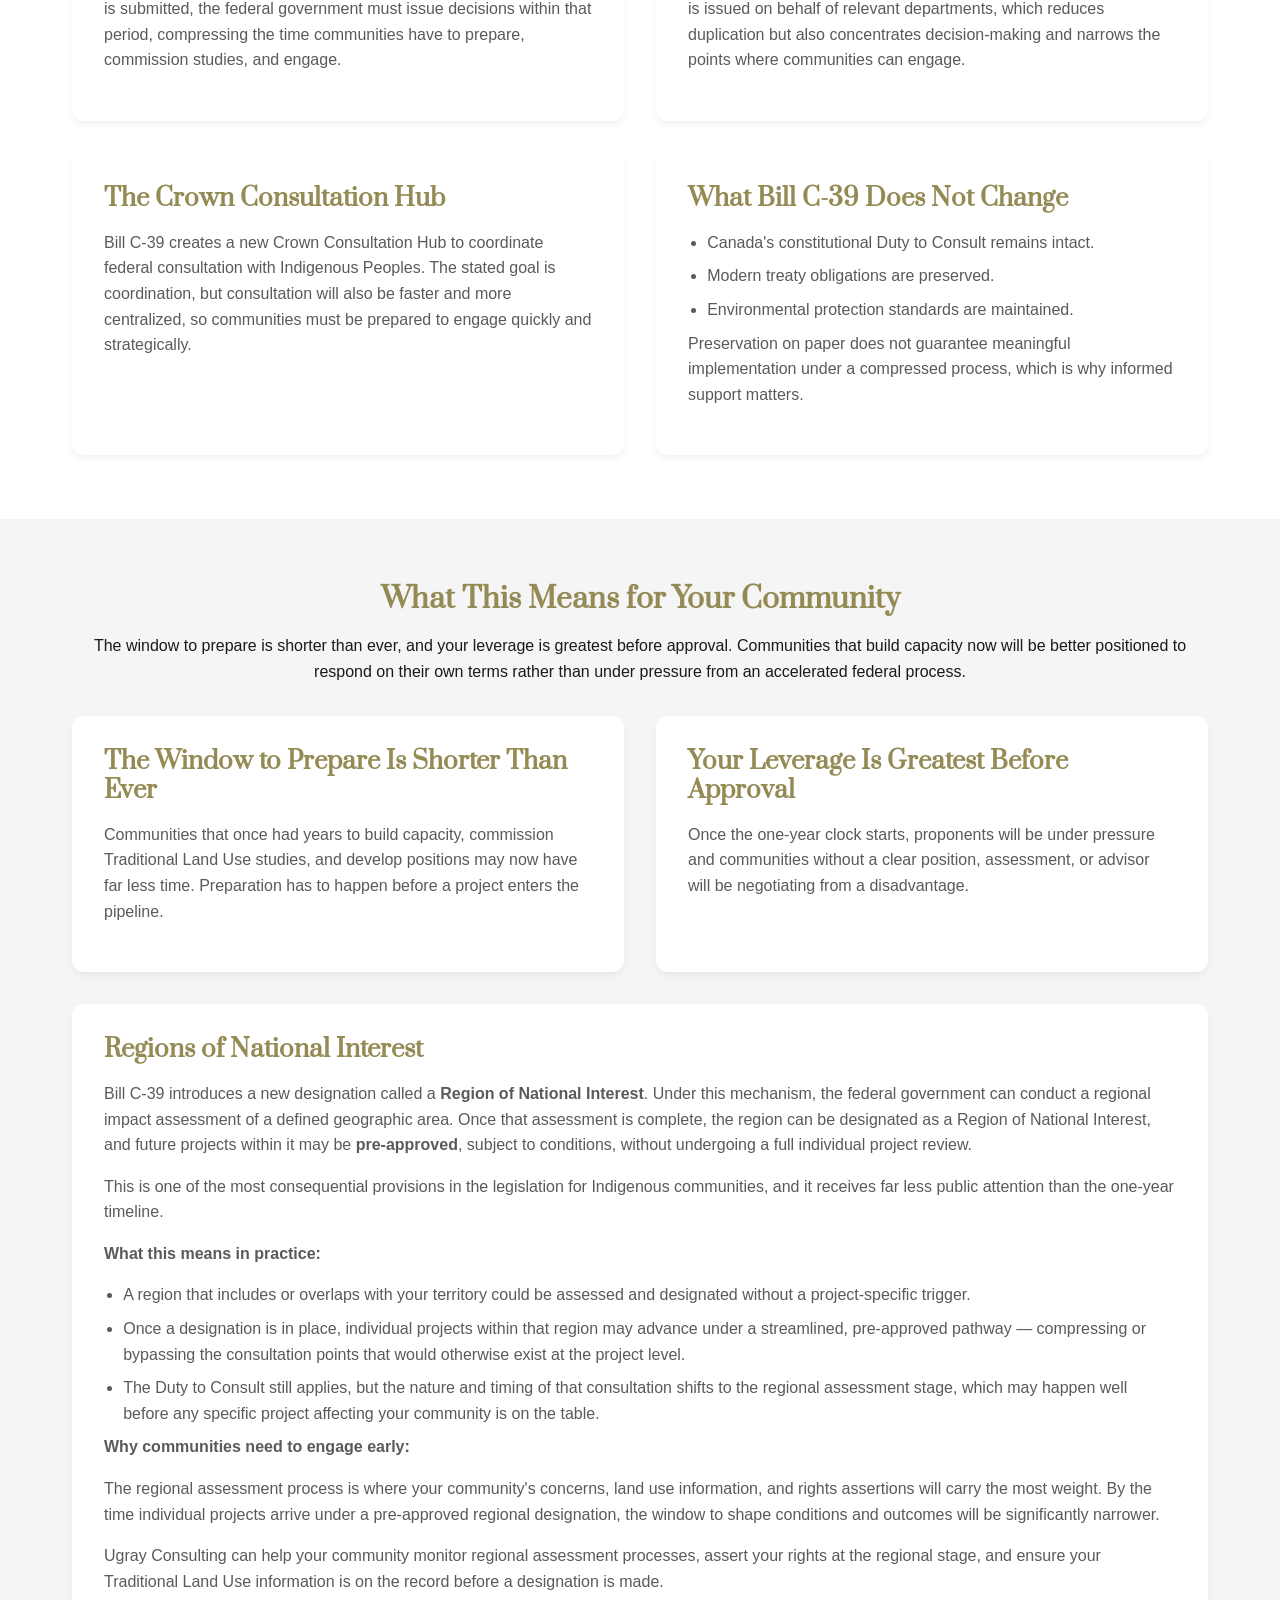
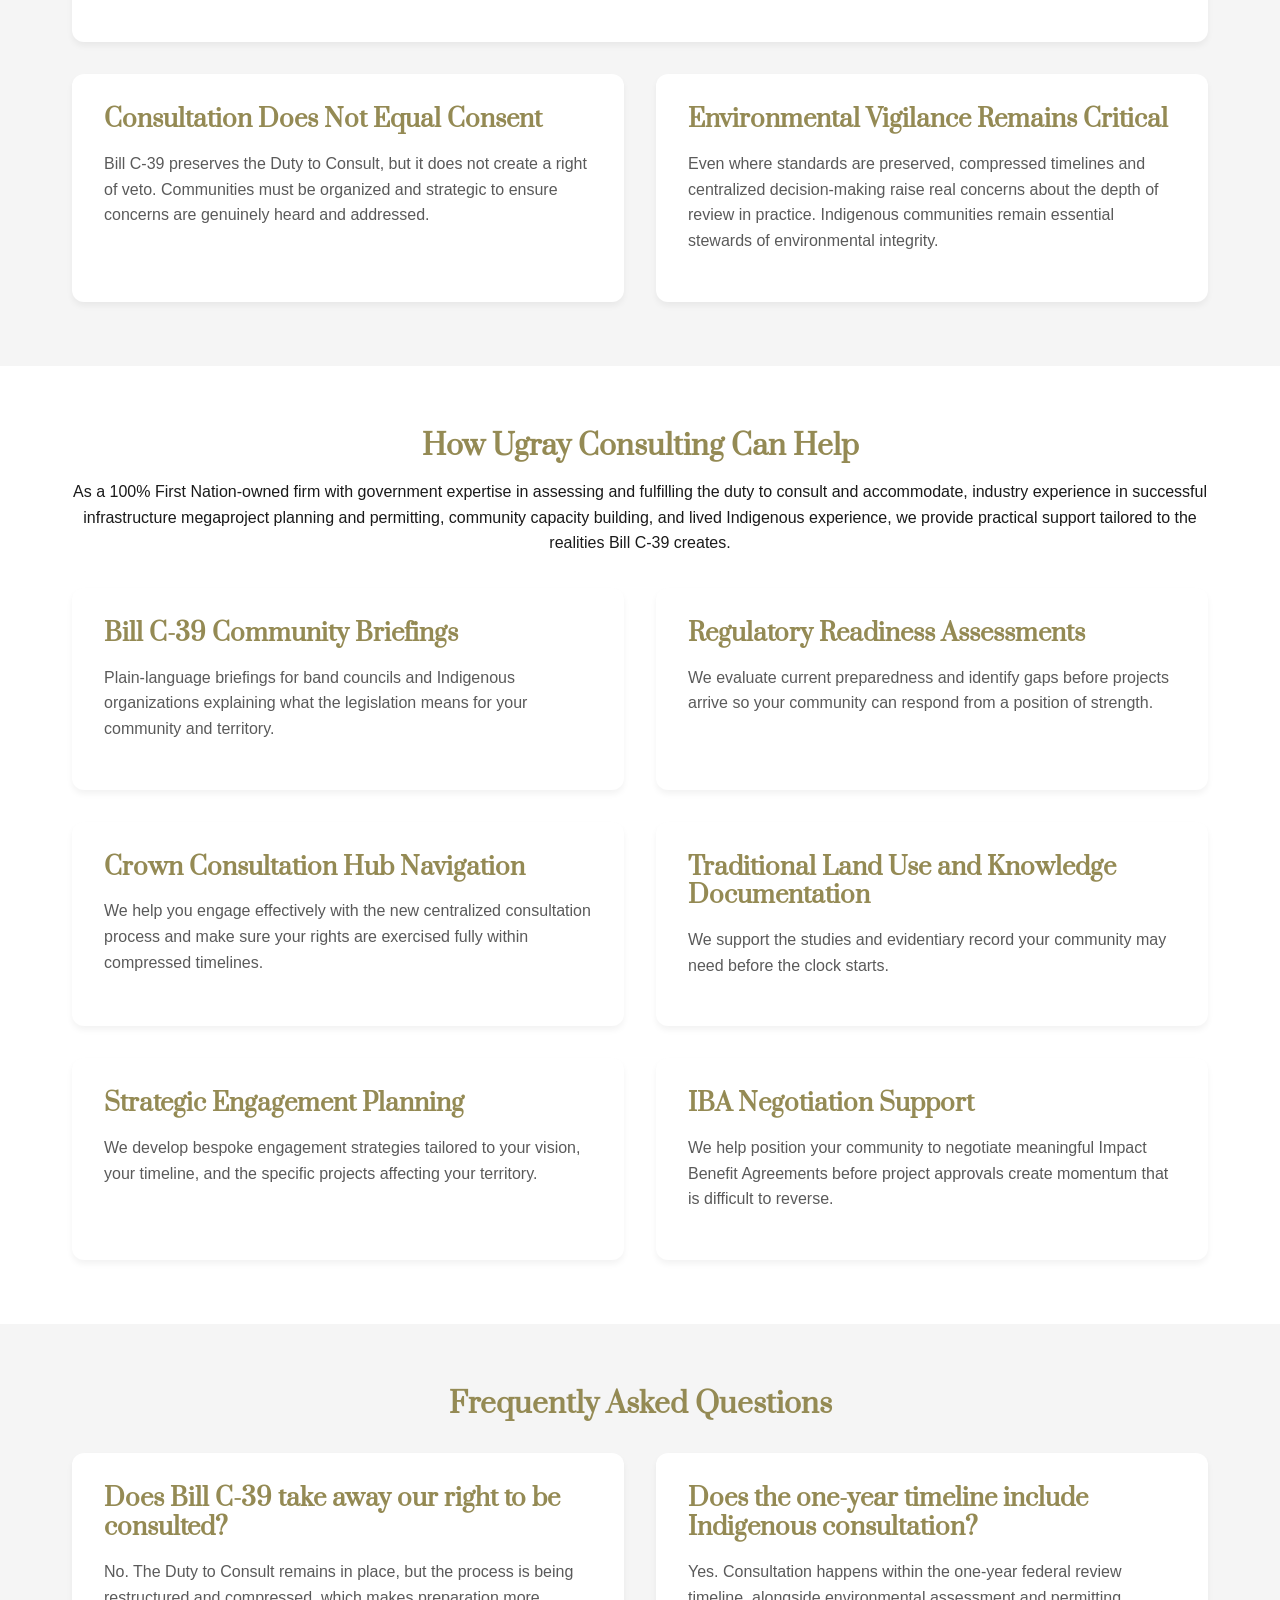
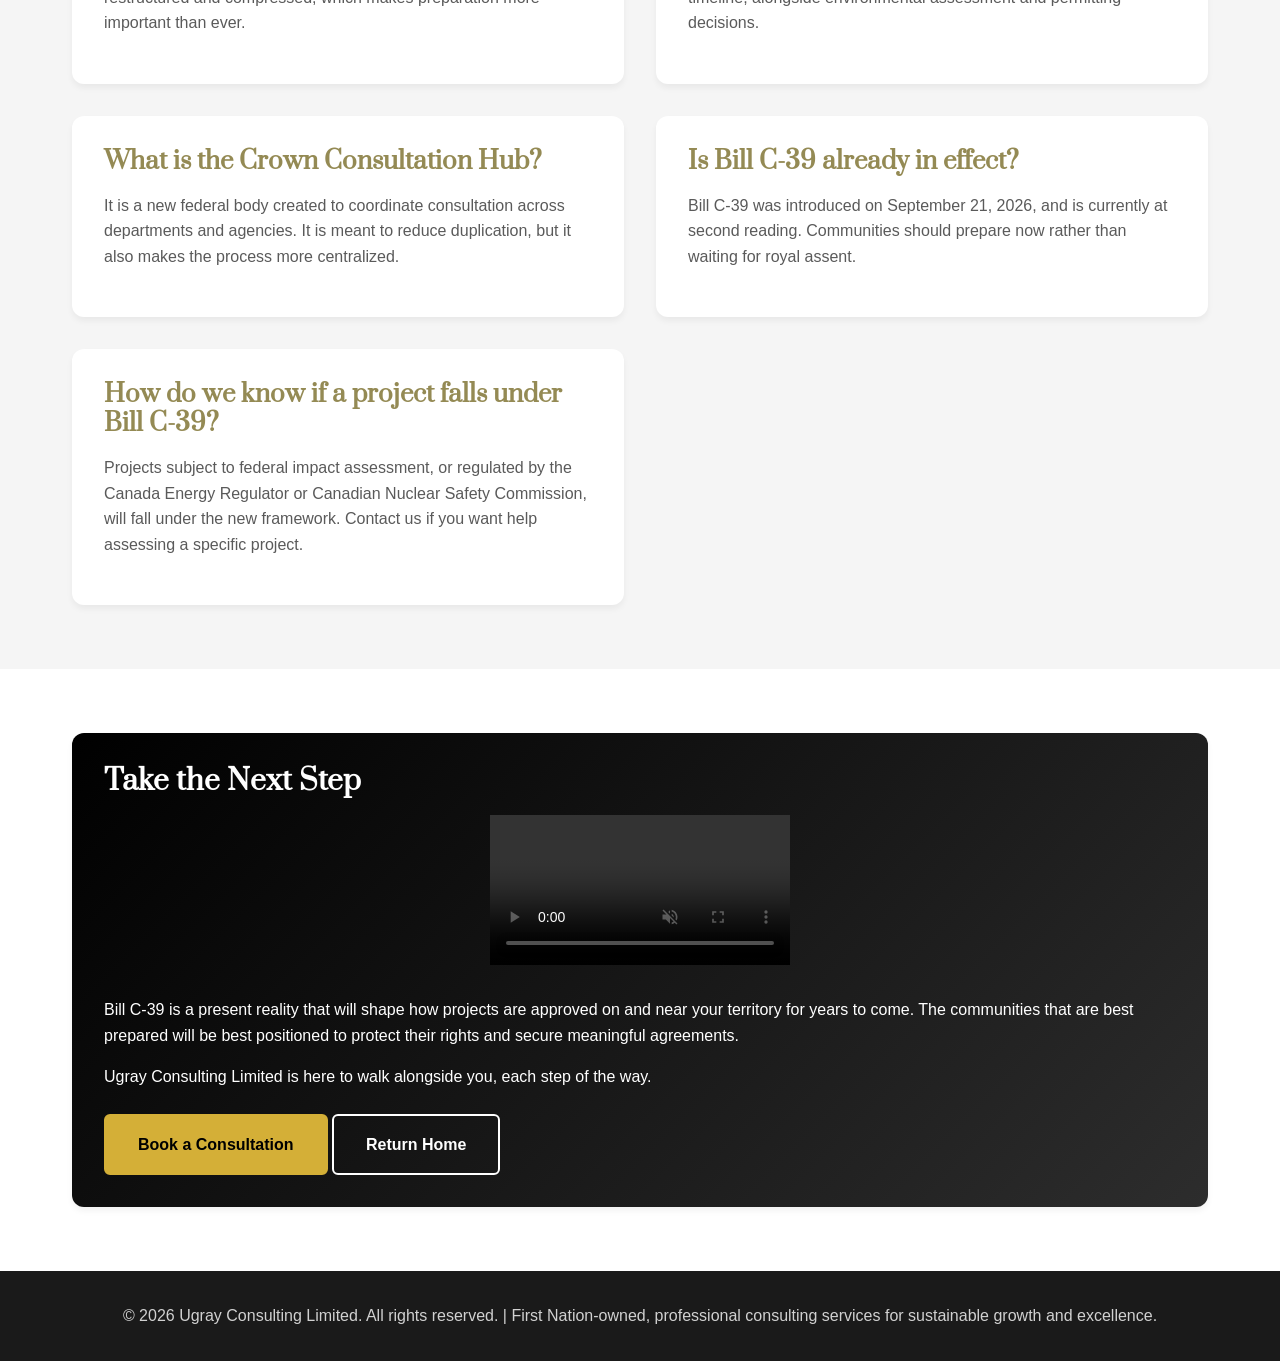
==== commit 8dda5d02: "Add Ontario Bill 140 guidance Co-authored-by: Copilot <223556219+Copilot@users.noreply.github.com>" ====
--- a/bill-c39.html
+++ b/bill-c39.html
@@ -39,6 +39,7 @@
                         <li><a href="index.html#capabilities">Capabilities</a></li>
                         <li><a href="index.html#case-studies">Blog/Resources</a></li>
                         <li><a href="bill-c39.html" aria-current="page">Bill C-39 &amp; Regulatory Readiness</a></li>
+                        <li><a href="ontario-bill-140.html">Ontario Bill 140</a></li>
                         <li><a href="index.html#contact">Contact</a></li>
                     </ul>
                 </div>
@@ -54,6 +55,7 @@
                     <li><a href="index.html#capabilities">Capabilities</a></li>
                     <li><a href="index.html#case-studies">Blog/Resources</a></li>
                     <li><a href="bill-c39.html" aria-current="page">Bill C-39 &amp; Regulatory Readiness</a></li>
+                    <li><a href="ontario-bill-140.html">Ontario Bill 140</a></li>
                     <li><a href="index.html#contact">Contact</a></li>
                 </ul>
             </div>
@@ -130,6 +132,20 @@
                 <div class="card">
                     <h3>Your Leverage Is Greatest Before Approval</h3>
                     <p>Once the one-year clock starts, proponents will be under pressure and communities without a clear position, assessment, or advisor will be negotiating from a disadvantage.</p>
+                </div>
+                <div class="card" style="grid-column: 1 / -1;">
+                    <h3>Regions of National Interest</h3>
+                    <p>Bill C-39 introduces a new designation called a <strong>Region of National Interest</strong>. Under this mechanism, the federal government can conduct a regional impact assessment of a defined geographic area. Once that assessment is complete, the region can be designated as a Region of National Interest, and future projects within it may be <strong>pre-approved</strong>, subject to conditions, without undergoing a full individual project review.</p>
+                    <p>This is one of the most consequential provisions in the legislation for Indigenous communities, and it receives far less public attention than the one-year timeline.</p>
+                    <p><strong>What this means in practice:</strong></p>
+                    <ul>
+                        <li>A region that includes or overlaps with your territory could be assessed and designated without a project-specific trigger.</li>
+                        <li>Once a designation is in place, individual projects within that region may advance under a streamlined, pre-approved pathway — compressing or bypassing the consultation points that would otherwise exist at the project level.</li>
+                        <li>The Duty to Consult still applies, but the nature and timing of that consultation shifts to the regional assessment stage, which may happen well before any specific project affecting your community is on the table.</li>
+                    </ul>
+                    <p><strong>Why communities need to engage early:</strong></p>
+                    <p>The regional assessment process is where your community's concerns, land use information, and rights assertions will carry the most weight. By the time individual projects arrive under a pre-approved regional designation, the window to shape conditions and outcomes will be significantly narrower.</p>
+                    <p>Ugray Consulting can help your community monitor regional assessment processes, assert your rights at the regional stage, and ensure your Traditional Land Use information is on the record before a designation is made.</p>
                 </div>
                 <div class="card">
                     <h3>Consultation Does Not Equal Consent</h3>
--- a/css/styles.css
+++ b/css/styles.css
@@ -224,7 +224,7 @@
     display: none;
     list-style: none;
     padding-left: 2rem;
-    gap: var(--spacing-lg);
+    gap: var(--spacing-sm);
     align-items: center;
     font-size: 0.85rem;
 }
@@ -911,52 +911,51 @@
         padding: 0 var(--spacing-lg);
     }
     
-    
+    .hero-content h1 {
+        font-size: 3.5rem;
+    }
+    
+    .hero-content .subtitle {
+        font-size: 1.5rem;
+    }
+    
+    .grid-2 {
+        grid-template-columns: repeat(2, 1fr);
+    }
+    
+    .grid-3 {
+        grid-template-columns: repeat(2, 1fr);
+    }
+    
+    .services-grid, .capabilities-grid {
+        grid-template-columns: repeat(2, 1fr);
+    }
+    .indigenous-services-grid {
+        grid-template-columns: repeat(2, 1fr);
+    }
+    
+    .about-content {
+        grid-template-columns: 1fr 1fr;
+    }
+    
+    .contact-content {
+        grid-template-columns: 1fr 1fr;
+    }
+    .spancard {
+    grid-column: auto;
+}
+}
+
+/* Responsive Design - Desktop */
+@media (min-width: 1024px) {
     .nav-menu {
         display: flex;
     }
-    
+
     .mobile-menu-toggle {
         display: none;
     }
-    
-    .hero-content h1 {
-        font-size: 3.5rem;
-    }
-    
-    .hero-content .subtitle {
-        font-size: 1.5rem;
-    }
-    
-    .grid-2 {
-        grid-template-columns: repeat(2, 1fr);
-    }
-    
-    .grid-3 {
-        grid-template-columns: repeat(2, 1fr);
-    }
-    
-    .services-grid, .capabilities-grid {
-        grid-template-columns: repeat(2, 1fr);
-    }
-    .indigenous-services-grid {
-        grid-template-columns: repeat(2, 1fr);
-    }
-    
-    .about-content {
-        grid-template-columns: 1fr 1fr;
-    }
-    
-    .contact-content {
-        grid-template-columns: 1fr 1fr;
-    }
-    .spancard {
-    grid-column: auto;
-}
-}
-
-/* Responsive Design - Desktop */
-@media (min-width: 1024px) {
+
     .section {
         padding: var(--spacing-2xl) 0;
     }
